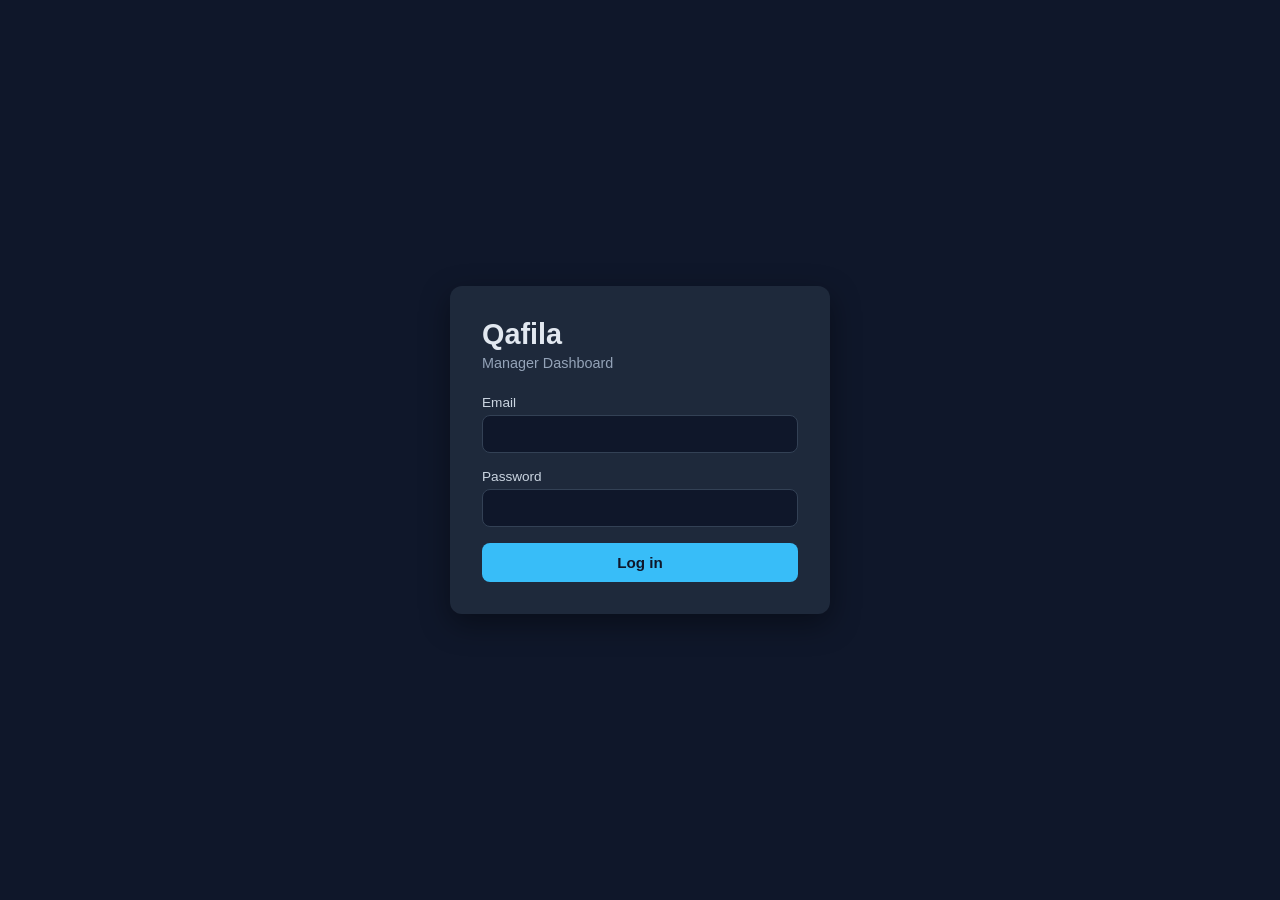
==== login.html @ 652bb45c "Qafila frontend initial" ====
<!DOCTYPE html>
<html lang="en">
<head>
  <meta charset="UTF-8" />
  <meta name="viewport" content="width=device-width, initial-scale=1.0" />
  <title>Qafila — Manager Login</title>
  <link rel="stylesheet" href="css/style.css" />
</head>
<body class="login-body">
  <div class="login-card">
    <h1>Qafila</h1>
    <p class="subtitle">Manager Dashboard</p>

    <form id="login-form">
      <label for="email">Email</label>
      <input type="email" id="email" name="email" required autocomplete="username" />

      <label for="password">Password</label>
      <input type="password" id="password" name="password" required autocomplete="current-password" />

      <button type="submit" id="login-btn">Log in</button>

      <p id="login-error" class="error" hidden></p>
    </form>
  </div>

  <script src="js/api.js"></script>
  <script src="js/auth.js"></script>
</body>
</html>
---- css/style.css ----
* { box-sizing: border-box; }

body {
  font-family: -apple-system, BlinkMacSystemFont, "Segoe UI", Roboto, sans-serif;
  margin: 0;
  background: #0f172a;
  color: #e2e8f0;
}

.login-body {
  display: flex;
  align-items: center;
  justify-content: center;
  min-height: 100vh;
}

.login-card {
  background: #1e293b;
  padding: 2rem;
  border-radius: 12px;
  width: 100%;
  max-width: 380px;
  box-shadow: 0 10px 30px rgba(0,0,0,0.4);
}

.login-card h1 {
  margin: 0 0 0.25rem 0;
  font-size: 1.8rem;
}

.subtitle {
  margin: 0 0 1.5rem 0;
  color: #94a3b8;
  font-size: 0.9rem;
}

label {
  display: block;
  margin-bottom: 0.3rem;
  font-size: 0.85rem;
  color: #cbd5e1;
}

input {
  width: 100%;
  padding: 0.6rem 0.75rem;
  margin-bottom: 1rem;
  border-radius: 8px;
  border: 1px solid #334155;
  background: #0f172a;
  color: #e2e8f0;
  font-size: 0.95rem;
}

input:focus {
  outline: none;
  border-color: #38bdf8;
}

button {
  width: 100%;
  padding: 0.7rem;
  border: none;
  border-radius: 8px;
  background: #38bdf8;
  color: #0f172a;
  font-weight: 600;
  font-size: 0.95rem;
  cursor: pointer;
}

button:disabled {
  opacity: 0.6;
  cursor: not-allowed;
}

.error {
  color: #f87171;
  font-size: 0.85rem;
  margin-top: 0.75rem;
}

/* =========================================================
   Dashboard layout
   ========================================================= */

.app-body {
  min-height: 100vh;
  background: #0f172a;
  color: #e2e8f0;
  display: flex;
  flex-direction: column;
}

.topbar {
  display: flex;
  align-items: center;
  justify-content: space-between;
  padding: 0.75rem 1.25rem;
  background: #111827;
  border-bottom: 1px solid #1f2937;
}

.topbar-left { display: flex; align-items: baseline; gap: 0.75rem; }

.brand {
  font-size: 1.15rem;
  font-weight: 700;
  letter-spacing: 0.5px;
  color: #e2e8f0;
}

.brand-sub {
  font-size: 0.8rem;
  color: #94a3b8;
}

.topbar-right { display: flex; align-items: center; gap: 0.75rem; }

.manager-name {
  font-size: 0.85rem;
  color: #cbd5e1;
}

.btn-secondary {
  background: transparent;
  color: #cbd5e1;
  border: 1px solid #334155;
  padding: 0.35rem 0.75rem;
  border-radius: 6px;
  font-size: 0.8rem;
  cursor: pointer;
  width: auto;
}

.btn-secondary:hover { border-color: #475569; color: #e2e8f0; }

/* =========================================================
   Status strip
   ========================================================= */

.status-strip {
  display: grid;
  grid-template-columns: repeat(4, 1fr);
  gap: 1px;
  background: #1f2937;
  border-bottom: 1px solid #1f2937;
}

.status-item {
  background: #0f172a;
  padding: 0.75rem 1rem;
  display: flex;
  flex-direction: column;
  gap: 0.2rem;
}

.status-label {
  font-size: 0.7rem;
  text-transform: uppercase;
  letter-spacing: 0.6px;
  color: #94a3b8;
}

.status-value {
  font-size: 1.1rem;
  font-weight: 600;
  color: #e2e8f0;
}

.status-value.ok { color: #4ade80; }
.status-value.warn { color: #fbbf24; }
.status-value.crit { color: #f87171; }

/* =========================================================
   Main layout
   ========================================================= */

.layout {
  display: grid;
  grid-template-columns: 2fr 1fr;
  gap: 1rem;
  padding: 1rem 1.25rem;
  flex: 1;
}

@media (max-width: 1000px) {
  .layout { grid-template-columns: 1fr; }
  .status-strip { grid-template-columns: repeat(2, 1fr); }
}

.section-title {
  font-size: 0.8rem;
  text-transform: uppercase;
  letter-spacing: 0.6px;
  color: #94a3b8;
  margin: 0 0 0.6rem 0;
  font-weight: 600;
}

/* =========================================================
   Vehicle grid
   ========================================================= */

.vehicle-grid {
  display: grid;
  grid-template-columns: repeat(auto-fill, minmax(340px, 1fr));
  gap: 0.75rem;
}

.vehicle-card {
  background: #1e293b;
  border: 1px solid #334155;
  border-radius: 10px;
  padding: 0.85rem;
}

.vehicle-card-head {
  display: flex;
  align-items: center;
  justify-content: space-between;
  margin-bottom: 0.5rem;
}

.vehicle-plate {
  font-weight: 700;
  font-size: 0.95rem;
}

.vehicle-driver {
  font-size: 0.78rem;
  color: #94a3b8;
}

.vehicle-status {
  font-size: 0.72rem;
  padding: 0.15rem 0.5rem;
  border-radius: 4px;
  border: 1px solid #334155;
  color: #cbd5e1;
}

.vehicle-status.normal { color: #4ade80; border-color: #14532d; }
.vehicle-status.warning { color: #fbbf24; border-color: #78350f; }
.vehicle-status.critical { color: #f87171; border-color: #7f1d1d; }

.reading-grid {
  display: grid;
  grid-template-columns: repeat(4, 1fr);
  gap: 0.4rem;
  margin-bottom: 0.6rem;
}

.reading {
  background: #0f172a;
  border: 1px solid #1f2937;
  border-radius: 6px;
  padding: 0.4rem 0.5rem;
}

.reading-label {
  font-size: 0.62rem;
  text-transform: uppercase;
  letter-spacing: 0.5px;
  color: #94a3b8;
}

.reading-value {
  font-size: 0.95rem;
  font-weight: 600;
  margin-top: 0.15rem;
}

.reading-value.crit { color: #f87171; }
.reading-value.warn { color: #fbbf24; }

.flags {
  margin-top: 0.4rem;
  font-size: 0.75rem;
  color: #cbd5e1;
}

.flags-title {
  color: #94a3b8;
  font-size: 0.7rem;
  text-transform: uppercase;
  letter-spacing: 0.5px;
  margin-bottom: 0.2rem;
}

.flag-line {
  padding: 0.15rem 0;
  border-bottom: 1px dashed #1f2937;
}

.flag-line.crit { color: #f87171; }
.flag-line.warn { color: #fbbf24; }

.card-actions {
  display: flex;
  gap: 0.4rem;
  margin-top: 0.6rem;
}

.card-actions button {
  flex: 1;
  padding: 0.35rem;
  border: 1px solid #334155;
  background: #0f172a;
  color: #cbd5e1;
  border-radius: 6px;
  font-size: 0.75rem;
  cursor: pointer;
  width: auto;
}

.card-actions button:hover { border-color: #475569; color: #e2e8f0; }

/* =========================================================
   Side panels
   ========================================================= */

.col-side {
  display: flex;
  flex-direction: column;
  gap: 1rem;
}

.panel {
  background: #1e293b;
  border: 1px solid #334155;
  border-radius: 10px;
  padding: 0.85rem;
}

.alerts-list,
.predictions-list {
  display: flex;
  flex-direction: column;
  gap: 0.4rem;
  max-height: 320px;
  overflow-y: auto;
}

.alert-item,
.prediction-item {
  background: #0f172a;
  border: 1px solid #1f2937;
  border-radius: 6px;
  padding: 0.5rem 0.6rem;
  font-size: 0.78rem;
}

.alert-item .alert-head,
.prediction-item .prediction-head {
  display: flex;
  justify-content: space-between;
  margin-bottom: 0.15rem;
}

.alert-item.red { border-color: #7f1d1d; }
.alert-item.yellow { border-color: #78350f; }
.alert-item .level { font-weight: 600; }
.alert-item.red .level { color: #f87171; }
.alert-item.yellow .level { color: #fbbf24; }

.alert-time,
.prediction-time {
  color: #64748b;
  font-size: 0.7rem;
}

.alert-msg,
.prediction-msg {
  color: #cbd5e1;
}

.empty {
  color: #64748b;
  font-size: 0.8rem;
  font-style: normal;
  margin: 0;
}

/* =========================================================
   Emergency popup (styled as a professional modal)
   ========================================================= */

.popup-root {
  position: fixed;
  inset: 0;
  pointer-events: none;
  z-index: 1000;
}

.popup {
  pointer-events: auto;
  position: fixed;
  background: #1e293b;
  border: 1px solid #334155;
  border-radius: 10px;
  padding: 1rem;
  width: 360px;
  box-shadow: 0 20px 40px rgba(0,0,0,0.5);
}

.popup.red { border-color: #7f1d1d; }
.popup.yellow { border-color: #78350f; }

.popup.corner { bottom: 1rem; right: 1rem; }

.popup.center {
  top: 50%;
  left: 50%;
  transform: translate(-50%, -50%);
  width: 460px;
}

.popup-head {
  display: flex;
  justify-content: space-between;
  align-items: center;
  margin-bottom: 0.5rem;
}

.popup-title { font-weight: 700; font-size: 0.95rem; }
.popup.red .popup-title { color: #f87171; }
.popup.yellow .popup-title { color: #fbbf24; }

.popup-close {
  background: transparent;
  border: none;
  color: #94a3b8;
  cursor: pointer;
  font-size: 0.9rem;
  width: auto;
  padding: 0;
}

.popup-body { font-size: 0.82rem; color: #cbd5e1; line-height: 1.5; }
.popup-body .kv { display: flex; justify-content: space-between; padding: 0.15rem 0; border-bottom: 1px dashed #1f2937; }
.popup-body .kv .k { color: #94a3b8; }
.popup-body .kv .v { color: #e2e8f0; font-weight: 500; }

.popup-actions {
  display: flex;
  gap: 0.4rem;
  margin-top: 0.75rem;
}

.popup-actions button {
  flex: 1;
  padding: 0.45rem;
  border-radius: 6px;
  border: 1px solid #334155;
  background: #0f172a;
  color: #e2e8f0;
  font-size: 0.78rem;
  cursor: pointer;
  width: auto;
}

.popup-actions button.primary {
  background: #38bdf8;
  color: #0f172a;
  border-color: #38bdf8;
  font-weight: 600;
}

.popup-actions button:hover { border-color: #475569; }

/* Shift page key-value rows */
#shift-meta .kv {
  display: flex;
  justify-content: space-between;
  padding: 0.35rem 0;
  border-bottom: 1px dashed #1f2937;
  font-size: 0.88rem;
}

#shift-meta .kv .k { color: #94a3b8; }
#shift-meta .kv .v { color: #e2e8f0; font-weight: 500; }
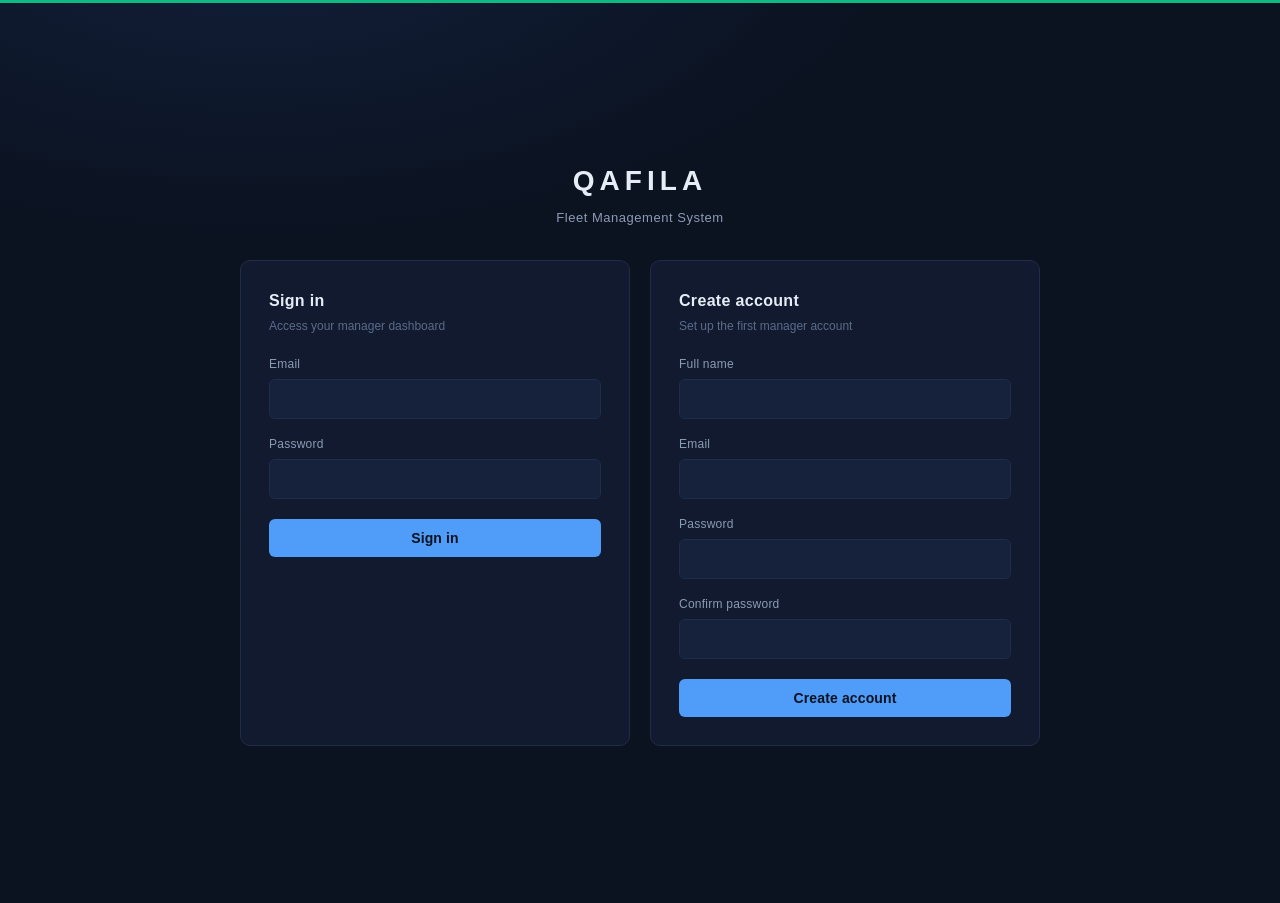
==== commit a3081fca: "Full redesign: professional dark theme, combined login/register" ====
--- a/login.html
+++ b/login.html
@@ -3,25 +3,67 @@
 <head>
   <meta charset="UTF-8" />
   <meta name="viewport" content="width=device-width, initial-scale=1.0" />
-  <title>Qafila — Manager Login</title>
+  <title>Qafila — Sign in</title>
   <link rel="stylesheet" href="css/style.css" />
 </head>
-<body class="login-body">
-  <div class="login-card">
-    <h1>Qafila</h1>
-    <p class="subtitle">Manager Dashboard</p>
+<body>
+  <div class="top-strip ok"></div>
 
-    <form id="login-form">
-      <label for="email">Email</label>
-      <input type="email" id="email" name="email" required autocomplete="username" />
+  <div class="auth-wrap">
+    <div style="width:100%; max-width:800px;">
+      <div class="auth-brand">
+        <h1>Qafila</h1>
+        <p>Fleet Management System</p>
+      </div>
 
-      <label for="password">Password</label>
-      <input type="password" id="password" name="password" required autocomplete="current-password" />
+      <!-- Sign in + Register side by side (register hides after first manager) -->
+      <div class="auth-grid" id="auth-grid">
 
-      <button type="submit" id="login-btn">Log in</button>
+        <!-- SIGN IN -->
+        <div class="auth-card">
+          <h2>Sign in</h2>
+          <p class="auth-sub">Access your manager dashboard</p>
 
-      <p id="login-error" class="error" hidden></p>
-    </form>
+          <form id="login-form" autocomplete="on">
+            <label for="login-email">Email</label>
+            <input type="email" id="login-email" required autocomplete="username" />
+
+            <label for="login-password">Password</label>
+            <input type="password" id="login-password" required autocomplete="current-password" />
+
+            <button type="submit" id="login-btn">Sign in</button>
+
+            <p id="login-error" class="auth-error" hidden></p>
+          </form>
+        </div>
+
+        <!-- REGISTER (only shown if no manager exists) -->
+        <div class="auth-card" id="register-card">
+          <h2>Create account</h2>
+          <p class="auth-sub">Set up the first manager account</p>
+
+          <form id="register-form" autocomplete="on">
+            <label for="reg-name">Full name</label>
+            <input type="text" id="reg-name" required autocomplete="name" />
+
+            <label for="reg-email">Email</label>
+            <input type="email" id="reg-email" required autocomplete="email" />
+
+            <label for="reg-password">Password</label>
+            <input type="password" id="reg-password" required minlength="8" autocomplete="new-password" />
+
+            <label for="reg-password2">Confirm password</label>
+            <input type="password" id="reg-password2" required minlength="8" autocomplete="new-password" />
+
+            <button type="submit" id="register-btn">Create account</button>
+
+            <p id="register-error" class="auth-error" hidden></p>
+            <p id="register-success" class="auth-success" hidden></p>
+          </form>
+        </div>
+
+      </div>
+    </div>
   </div>
 
   <script src="js/api.js"></script>
--- a/css/style.css
+++ b/css/style.css
@@ -1,389 +1,702 @@
+/* =========================================================
+   QAFILA — Fleet Management System
+   Design System
+   ========================================================= */
+
+:root {
+  /* Backgrounds */
+  --bg: #0b1220;
+  --bg-grad: radial-gradient(1200px 600px at 20% -10%, #12203b 0%, #0b1220 55%);
+  --surface: #111a2e;
+  --surface-2: #16213c;
+  --surface-3: #1b2948;
+
+  /* Borders */
+  --border: #1f2c4a;
+  --border-strong: #2b3a63;
+
+  /* Text */
+  --text: #e6edf7;
+  --text-2: #8b9bb4;
+  --text-3: #5b6b8a;
+
+  /* Accent */
+  --accent: #4f9cf9;
+  --accent-hover: #6aa9ff;
+  --accent-soft: rgba(79, 156, 249, 0.12);
+
+  /* Severity */
+  --ok: #10b981;
+  --ok-soft: rgba(16, 185, 129, 0.12);
+  --warn: #f59e0b;
+  --warn-soft: rgba(245, 158, 11, 0.12);
+  --crit: #ef4444;
+  --crit-soft: rgba(239, 68, 68, 0.12);
+
+  /* Shape */
+  --radius: 10px;
+  --radius-sm: 6px;
+  --radius-xs: 4px;
+
+  /* Layout */
+  --pad: 20px;
+  --gap: 16px;
+}
+
+/* =========================================================
+   Reset
+   ========================================================= */
+
 * { box-sizing: border-box; }
 
+html, body {
+  margin: 0;
+  padding: 0;
+  min-height: 100vh;
+}
+
 body {
-  font-family: -apple-system, BlinkMacSystemFont, "Segoe UI", Roboto, sans-serif;
+  font-family: -apple-system, BlinkMacSystemFont, "Inter", "Segoe UI", Roboto, Helvetica, Arial, sans-serif;
+  font-size: 14px;
+  line-height: 1.5;
+  color: var(--text);
+  background: var(--bg);
+  background-image: var(--bg-grad);
+  background-attachment: fixed;
+  -webkit-font-smoothing: antialiased;
+  -moz-osx-font-smoothing: grayscale;
+}
+
+a {
+  color: var(--accent);
+  text-decoration: none;
+}
+a:hover { color: var(--accent-hover); }
+
+h1, h2, h3, h4 {
   margin: 0;
-  background: #0f172a;
-  color: #e2e8f0;
-}
-
-.login-body {
+  font-weight: 600;
+  letter-spacing: -0.01em;
+}
+
+p { margin: 0; }
+
+button {
+  font-family: inherit;
+  font-size: inherit;
+  cursor: pointer;
+}
+
+input, select, textarea {
+  font-family: inherit;
+  font-size: inherit;
+}
+
+/* =========================================================
+   Top status strip (3px bar across the top of every page)
+   ========================================================= */
+
+.top-strip {
+  height: 3px;
+  width: 100%;
+  background: var(--accent);
+  transition: background 0.3s ease;
+}
+
+.top-strip.ok { background: var(--ok); }
+.top-strip.warn { background: var(--warn); }
+.top-strip.crit { background: var(--crit); }
+
+/* =========================================================
+   Login / Register page
+   ========================================================= */
+
+.auth-wrap {
+  min-height: 100vh;
   display: flex;
   align-items: center;
   justify-content: center;
-  min-height: 100vh;
-}
-
-.login-card {
-  background: #1e293b;
-  padding: 2rem;
-  border-radius: 12px;
+  padding: 40px 20px;
+}
+
+.auth-brand {
+  text-align: center;
+  margin-bottom: 32px;
+}
+
+.auth-brand h1 {
+  font-size: 28px;
+  letter-spacing: 0.18em;
+  text-transform: uppercase;
+  color: var(--text);
+  font-weight: 700;
+}
+
+.auth-brand p {
+  margin-top: 6px;
+  color: var(--text-2);
+  font-size: 13px;
+  letter-spacing: 0.04em;
+}
+
+.auth-grid {
+  display: grid;
+  grid-template-columns: 1fr 1fr;
+  gap: 20px;
   width: 100%;
-  max-width: 380px;
-  box-shadow: 0 10px 30px rgba(0,0,0,0.4);
-}
-
-.login-card h1 {
-  margin: 0 0 0.25rem 0;
-  font-size: 1.8rem;
-}
-
-.subtitle {
-  margin: 0 0 1.5rem 0;
-  color: #94a3b8;
-  font-size: 0.9rem;
-}
-
-label {
+  max-width: 800px;
+}
+
+.auth-grid.single {
+  grid-template-columns: 1fr;
+  max-width: 400px;
+}
+
+@media (max-width: 720px) {
+  .auth-grid { grid-template-columns: 1fr; }
+}
+
+.auth-card {
+  background: var(--surface);
+  border: 1px solid var(--border);
+  border-radius: var(--radius);
+  padding: 28px;
+}
+
+.auth-card h2 {
+  font-size: 16px;
+  letter-spacing: 0.02em;
+  color: var(--text);
+  margin-bottom: 4px;
+}
+
+.auth-card .auth-sub {
+  font-size: 12px;
+  color: var(--text-3);
+  margin-bottom: 20px;
+}
+
+.auth-card label {
   display: block;
-  margin-bottom: 0.3rem;
-  font-size: 0.85rem;
-  color: #cbd5e1;
-}
-
-input {
+  font-size: 12px;
+  font-weight: 500;
+  letter-spacing: 0.02em;
+  color: var(--text-2);
+  margin-bottom: 6px;
+}
+
+.auth-card input {
   width: 100%;
-  padding: 0.6rem 0.75rem;
-  margin-bottom: 1rem;
-  border-radius: 8px;
-  border: 1px solid #334155;
-  background: #0f172a;
-  color: #e2e8f0;
-  font-size: 0.95rem;
-}
-
-input:focus {
+  padding: 11px 12px;
+  background: var(--surface-2);
+  border: 1px solid var(--border);
+  border-radius: var(--radius-sm);
+  color: var(--text);
   outline: none;
-  border-color: #38bdf8;
-}
-
-button {
+  transition: border-color 0.15s ease, background 0.15s ease;
+  margin-bottom: 16px;
+}
+
+.auth-card input:hover { border-color: var(--border-strong); }
+
+.auth-card input:focus {
+  border-color: var(--accent);
+  background: var(--surface-3);
+}
+
+.auth-card button[type="submit"] {
   width: 100%;
-  padding: 0.7rem;
+  padding: 11px 16px;
+  background: var(--accent);
+  color: #0b1220;
   border: none;
-  border-radius: 8px;
-  background: #38bdf8;
-  color: #0f172a;
+  border-radius: var(--radius-sm);
   font-weight: 600;
-  font-size: 0.95rem;
-  cursor: pointer;
-}
-
-button:disabled {
-  opacity: 0.6;
+  letter-spacing: 0.01em;
+  transition: background 0.15s ease;
+  margin-top: 4px;
+}
+
+.auth-card button[type="submit"]:hover { background: var(--accent-hover); }
+
+.auth-card button[type="submit"]:disabled {
+  opacity: 0.55;
   cursor: not-allowed;
 }
 
-.error {
-  color: #f87171;
-  font-size: 0.85rem;
-  margin-top: 0.75rem;
-}
-
-/* =========================================================
-   Dashboard layout
-   ========================================================= */
-
-.app-body {
-  min-height: 100vh;
-  background: #0f172a;
-  color: #e2e8f0;
-  display: flex;
-  flex-direction: column;
-}
-
-.topbar {
+.auth-error {
+  margin-top: 16px;
+  padding: 10px 12px;
+  background: var(--crit-soft);
+  border: 1px solid rgba(239, 68, 68, 0.35);
+  border-radius: var(--radius-sm);
+  color: #fca5a5;
+  font-size: 12.5px;
+}
+
+.auth-success {
+  margin-top: 16px;
+  padding: 10px 12px;
+  background: var(--ok-soft);
+  border: 1px solid rgba(16, 185, 129, 0.35);
+  border-radius: var(--radius-sm);
+  color: #6ee7b7;
+  font-size: 12.5px;
+}
+
+.auth-note {
+  margin-top: 16px;
+  padding: 12px;
+  background: var(--surface-2);
+  border: 1px solid var(--border);
+  border-radius: var(--radius-sm);
+  color: var(--text-2);
+  font-size: 12.5px;
+  text-align: center;
+  line-height: 1.6;
+}
+
+/* =========================================================
+   App shell (dashboard, shift page)
+   ========================================================= */
+
+.app-topbar {
   display: flex;
   align-items: center;
   justify-content: space-between;
-  padding: 0.75rem 1.25rem;
-  background: #111827;
-  border-bottom: 1px solid #1f2937;
-}
-
-.topbar-left { display: flex; align-items: baseline; gap: 0.75rem; }
-
-.brand {
-  font-size: 1.15rem;
+  padding: 14px 24px;
+  background: rgba(11, 18, 32, 0.75);
+  backdrop-filter: blur(10px);
+  border-bottom: 1px solid var(--border);
+  position: sticky;
+  top: 0;
+  z-index: 20;
+}
+
+.app-topbar-left {
+  display: flex;
+  align-items: baseline;
+  gap: 14px;
+}
+
+.app-brand {
+  font-size: 15px;
   font-weight: 700;
-  letter-spacing: 0.5px;
-  color: #e2e8f0;
-}
-
-.brand-sub {
-  font-size: 0.8rem;
-  color: #94a3b8;
-}
-
-.topbar-right { display: flex; align-items: center; gap: 0.75rem; }
-
-.manager-name {
-  font-size: 0.85rem;
-  color: #cbd5e1;
-}
-
-.btn-secondary {
+  letter-spacing: 0.18em;
+  text-transform: uppercase;
+  color: var(--text);
+}
+
+.app-page-title {
+  font-size: 13px;
+  color: var(--text-3);
+  letter-spacing: 0.02em;
+}
+
+.app-topbar-right {
+  display: flex;
+  align-items: center;
+  gap: 14px;
+}
+
+.app-manager {
+  font-size: 13px;
+  color: var(--text-2);
+}
+
+.btn {
+  padding: 8px 14px;
   background: transparent;
-  color: #cbd5e1;
-  border: 1px solid #334155;
-  padding: 0.35rem 0.75rem;
-  border-radius: 6px;
-  font-size: 0.8rem;
-  cursor: pointer;
-  width: auto;
-}
-
-.btn-secondary:hover { border-color: #475569; color: #e2e8f0; }
-
-/* =========================================================
-   Status strip
+  border: 1px solid var(--border-strong);
+  color: var(--text);
+  border-radius: var(--radius-sm);
+  font-size: 13px;
+  font-weight: 500;
+  transition: border-color 0.15s ease, background 0.15s ease, color 0.15s ease;
+}
+
+.btn:hover {
+  border-color: var(--accent);
+  color: var(--accent);
+}
+
+.btn-primary {
+  background: var(--accent);
+  border-color: var(--accent);
+  color: #0b1220;
+  font-weight: 600;
+}
+
+.btn-primary:hover {
+  background: var(--accent-hover);
+  border-color: var(--accent-hover);
+  color: #0b1220;
+}
+
+.btn-danger {
+  border-color: rgba(239, 68, 68, 0.5);
+  color: #fca5a5;
+}
+
+.btn-danger:hover {
+  border-color: var(--crit);
+  color: var(--crit);
+}
+
+/* =========================================================
+   Status strip (dashboard)
    ========================================================= */
 
 .status-strip {
   display: grid;
   grid-template-columns: repeat(4, 1fr);
   gap: 1px;
-  background: #1f2937;
-  border-bottom: 1px solid #1f2937;
-}
-
-.status-item {
-  background: #0f172a;
-  padding: 0.75rem 1rem;
-  display: flex;
-  flex-direction: column;
-  gap: 0.2rem;
-}
-
-.status-label {
-  font-size: 0.7rem;
+  background: var(--border);
+  border-bottom: 1px solid var(--border);
+}
+
+.status-cell {
+  background: var(--bg);
+  padding: 16px 24px;
+}
+
+.status-cell .k {
+  font-size: 10.5px;
   text-transform: uppercase;
-  letter-spacing: 0.6px;
-  color: #94a3b8;
-}
-
-.status-value {
-  font-size: 1.1rem;
+  letter-spacing: 0.14em;
+  color: var(--text-3);
+  margin-bottom: 6px;
+}
+
+.status-cell .v {
+  font-size: 22px;
   font-weight: 600;
-  color: #e2e8f0;
-}
-
-.status-value.ok { color: #4ade80; }
-.status-value.warn { color: #fbbf24; }
-.status-value.crit { color: #f87171; }
-
-/* =========================================================
-   Main layout
-   ========================================================= */
-
-.layout {
+  color: var(--text);
+  letter-spacing: -0.02em;
+}
+
+.status-cell .v.ok { color: var(--ok); }
+.status-cell .v.warn { color: var(--warn); }
+.status-cell .v.crit { color: var(--crit); }
+
+@media (max-width: 900px) {
+  .status-strip { grid-template-columns: repeat(2, 1fr); }
+}
+
+/* =========================================================
+   Layout
+   ========================================================= */
+
+.app-layout {
   display: grid;
   grid-template-columns: 2fr 1fr;
-  gap: 1rem;
-  padding: 1rem 1.25rem;
-  flex: 1;
-}
-
-@media (max-width: 1000px) {
-  .layout { grid-template-columns: 1fr; }
-  .status-strip { grid-template-columns: repeat(2, 1fr); }
-}
-
-.section-title {
-  font-size: 0.8rem;
+  gap: var(--gap);
+  padding: var(--pad);
+  align-items: start;
+}
+
+@media (max-width: 1100px) {
+  .app-layout { grid-template-columns: 1fr; }
+}
+
+.panel {
+  background: var(--surface);
+  border: 1px solid var(--border);
+  border-radius: var(--radius);
+  padding: 20px;
+}
+
+.panel-head {
+  display: flex;
+  align-items: center;
+  justify-content: space-between;
+  margin-bottom: 16px;
+}
+
+.panel-title {
+  font-size: 11px;
   text-transform: uppercase;
-  letter-spacing: 0.6px;
-  color: #94a3b8;
-  margin: 0 0 0.6rem 0;
+  letter-spacing: 0.16em;
+  color: var(--text-3);
   font-weight: 600;
 }
 
-/* =========================================================
-   Vehicle grid
+.panel-count {
+  font-size: 12px;
+  color: var(--text-3);
+}
+
+.empty {
+  color: var(--text-3);
+  font-size: 13px;
+  padding: 20px 0;
+  text-align: center;
+}
+
+/* =========================================================
+   Vehicle cards
    ========================================================= */
 
 .vehicle-grid {
   display: grid;
-  grid-template-columns: repeat(auto-fill, minmax(340px, 1fr));
-  gap: 0.75rem;
+  grid-template-columns: repeat(auto-fill, minmax(360px, 1fr));
+  gap: 12px;
 }
 
 .vehicle-card {
-  background: #1e293b;
-  border: 1px solid #334155;
-  border-radius: 10px;
-  padding: 0.85rem;
-}
-
-.vehicle-card-head {
-  display: flex;
-  align-items: center;
+  position: relative;
+  background: var(--surface);
+  border: 1px solid var(--border);
+  border-radius: var(--radius);
+  padding: 18px 18px 18px 22px;
+  overflow: hidden;
+}
+
+.vehicle-card::before {
+  content: '';
+  position: absolute;
+  left: 0;
+  top: 0;
+  bottom: 0;
+  width: 4px;
+  background: var(--accent);
+}
+
+.vehicle-card.ok::before { background: var(--ok); }
+.vehicle-card.warn::before { background: var(--warn); }
+.vehicle-card.crit::before { background: var(--crit); }
+
+.vehicle-head {
+  display: flex;
+  align-items: flex-start;
   justify-content: space-between;
-  margin-bottom: 0.5rem;
+  margin-bottom: 14px;
 }
 
 .vehicle-plate {
+  font-size: 17px;
   font-weight: 700;
-  font-size: 0.95rem;
+  letter-spacing: 0.02em;
+  color: var(--text);
+  margin-bottom: 3px;
 }
 
 .vehicle-driver {
-  font-size: 0.78rem;
-  color: #94a3b8;
-}
-
-.vehicle-status {
-  font-size: 0.72rem;
-  padding: 0.15rem 0.5rem;
-  border-radius: 4px;
-  border: 1px solid #334155;
-  color: #cbd5e1;
-}
-
-.vehicle-status.normal { color: #4ade80; border-color: #14532d; }
-.vehicle-status.warning { color: #fbbf24; border-color: #78350f; }
-.vehicle-status.critical { color: #f87171; border-color: #7f1d1d; }
+  font-size: 12.5px;
+  color: var(--text-2);
+}
+
+.badge {
+  font-size: 10.5px;
+  text-transform: uppercase;
+  letter-spacing: 0.12em;
+  font-weight: 600;
+  padding: 4px 9px;
+  border-radius: 999px;
+  border: 1px solid transparent;
+  white-space: nowrap;
+}
+
+.badge.ok { color: var(--ok); background: var(--ok-soft); border-color: rgba(16, 185, 129, 0.35); }
+.badge.warn { color: var(--warn); background: var(--warn-soft); border-color: rgba(245, 158, 11, 0.35); }
+.badge.crit { color: var(--crit); background: var(--crit-soft); border-color: rgba(239, 68, 68, 0.35); }
 
 .reading-grid {
   display: grid;
   grid-template-columns: repeat(4, 1fr);
-  gap: 0.4rem;
-  margin-bottom: 0.6rem;
+  gap: 8px;
+  margin-bottom: 14px;
 }
 
 .reading {
-  background: #0f172a;
-  border: 1px solid #1f2937;
-  border-radius: 6px;
-  padding: 0.4rem 0.5rem;
-}
-
-.reading-label {
-  font-size: 0.62rem;
+  background: var(--surface-2);
+  border: 1px solid var(--border);
+  border-radius: var(--radius-sm);
+  padding: 9px 10px;
+}
+
+.reading .rl {
+  font-size: 9.5px;
   text-transform: uppercase;
-  letter-spacing: 0.5px;
-  color: #94a3b8;
-}
-
-.reading-value {
-  font-size: 0.95rem;
+  letter-spacing: 0.12em;
+  color: var(--text-3);
+  margin-bottom: 3px;
+}
+
+.reading .rv {
+  font-size: 14.5px;
   font-weight: 600;
-  margin-top: 0.15rem;
-}
-
-.reading-value.crit { color: #f87171; }
-.reading-value.warn { color: #fbbf24; }
-
-.flags {
-  margin-top: 0.4rem;
-  font-size: 0.75rem;
-  color: #cbd5e1;
-}
-
-.flags-title {
-  color: #94a3b8;
-  font-size: 0.7rem;
+  color: var(--text);
+  letter-spacing: -0.01em;
+}
+
+.reading .rv.ok { color: var(--ok); }
+.reading .rv.warn { color: var(--warn); }
+.reading .rv.crit { color: var(--crit); }
+
+.flags-block {
+  border-top: 1px solid var(--border);
+  padding-top: 12px;
+  margin-top: 4px;
+}
+
+.flags-label {
+  font-size: 10px;
   text-transform: uppercase;
-  letter-spacing: 0.5px;
-  margin-bottom: 0.2rem;
-}
-
-.flag-line {
-  padding: 0.15rem 0;
-  border-bottom: 1px dashed #1f2937;
-}
-
-.flag-line.crit { color: #f87171; }
-.flag-line.warn { color: #fbbf24; }
+  letter-spacing: 0.14em;
+  color: var(--text-3);
+  margin-bottom: 8px;
+}
+
+.flag {
+  display: flex;
+  align-items: flex-start;
+  gap: 8px;
+  padding: 6px 0;
+  font-size: 12.5px;
+  color: var(--text-2);
+  line-height: 1.4;
+}
+
+.flag .dot {
+  display: inline-block;
+  width: 6px;
+  height: 6px;
+  border-radius: 50%;
+  background: var(--text-3);
+  flex-shrink: 0;
+  margin-top: 6px;
+}
+
+.flag.ok .dot { background: var(--ok); }
+.flag.warn .dot { background: var(--warn); }
+.flag.crit .dot { background: var(--crit); }
+
+.flag.warn { color: #fde68a; }
+.flag.crit { color: #fca5a5; }
+
+.card-foot {
+  display: flex;
+  align-items: center;
+  justify-content: space-between;
+  margin-top: 12px;
+  padding-top: 12px;
+  border-top: 1px solid var(--border);
+  font-size: 11.5px;
+  color: var(--text-3);
+}
 
 .card-actions {
   display: flex;
-  gap: 0.4rem;
-  margin-top: 0.6rem;
-}
-
-.card-actions button {
-  flex: 1;
-  padding: 0.35rem;
-  border: 1px solid #334155;
-  background: #0f172a;
-  color: #cbd5e1;
-  border-radius: 6px;
-  font-size: 0.75rem;
-  cursor: pointer;
-  width: auto;
-}
-
-.card-actions button:hover { border-color: #475569; color: #e2e8f0; }
-
-/* =========================================================
-   Side panels
-   ========================================================= */
-
-.col-side {
+  gap: 6px;
+}
+
+.card-actions .btn {
+  padding: 6px 10px;
+  font-size: 12px;
+}
+
+/* =========================================================
+   Alert list
+   ========================================================= */
+
+.alert-list, .prediction-list {
   display: flex;
   flex-direction: column;
-  gap: 1rem;
-}
-
-.panel {
-  background: #1e293b;
-  border: 1px solid #334155;
-  border-radius: 10px;
-  padding: 0.85rem;
-}
-
-.alerts-list,
-.predictions-list {
+  gap: 8px;
+  max-height: 420px;
+  overflow-y: auto;
+}
+
+.alert-item, .prediction-item {
+  background: var(--surface-2);
+  border: 1px solid var(--border);
+  border-left-width: 3px;
+  border-radius: var(--radius-sm);
+  padding: 11px 13px;
+}
+
+.alert-item.warn { border-left-color: var(--warn); }
+.alert-item.crit { border-left-color: var(--crit); }
+
+.alert-head, .prediction-head {
+  display: flex;
+  align-items: baseline;
+  justify-content: space-between;
+  margin-bottom: 4px;
+}
+
+.alert-level {
+  font-size: 10.5px;
+  text-transform: uppercase;
+  letter-spacing: 0.12em;
+  font-weight: 600;
+}
+
+.alert-item.warn .alert-level { color: var(--warn); }
+.alert-item.crit .alert-level { color: var(--crit); }
+
+.alert-time, .prediction-time {
+  font-size: 11px;
+  color: var(--text-3);
+}
+
+.alert-msg, .prediction-msg {
+  font-size: 12.5px;
+  color: var(--text-2);
+  line-height: 1.45;
+}
+
+.prediction-head .alert-level { color: var(--accent); }
+
+/* =========================================================
+   Shift page
+   ========================================================= */
+
+.shift-wrap {
+  max-width: 1100px;
+  margin: 0 auto;
+  padding: var(--pad);
   display: flex;
   flex-direction: column;
-  gap: 0.4rem;
-  max-height: 320px;
-  overflow-y: auto;
-}
-
-.alert-item,
-.prediction-item {
-  background: #0f172a;
-  border: 1px solid #1f2937;
-  border-radius: 6px;
-  padding: 0.5rem 0.6rem;
-  font-size: 0.78rem;
-}
-
-.alert-item .alert-head,
-.prediction-item .prediction-head {
-  display: flex;
+  gap: var(--gap);
+}
+
+.kv-list {
+  display: flex;
+  flex-direction: column;
+}
+
+.kv-row {
+  display: flex;
+  align-items: baseline;
   justify-content: space-between;
-  margin-bottom: 0.15rem;
-}
-
-.alert-item.red { border-color: #7f1d1d; }
-.alert-item.yellow { border-color: #78350f; }
-.alert-item .level { font-weight: 600; }
-.alert-item.red .level { color: #f87171; }
-.alert-item.yellow .level { color: #fbbf24; }
-
-.alert-time,
-.prediction-time {
-  color: #64748b;
-  font-size: 0.7rem;
-}
-
-.alert-msg,
-.prediction-msg {
-  color: #cbd5e1;
-}
-
-.empty {
-  color: #64748b;
-  font-size: 0.8rem;
-  font-style: normal;
-  margin: 0;
-}
-
-/* =========================================================
-   Emergency popup (styled as a professional modal)
+  padding: 11px 0;
+  border-bottom: 1px solid var(--border);
+  font-size: 13px;
+}
+
+.kv-row:last-child { border-bottom: none; }
+
+.kv-row .k { color: var(--text-3); }
+.kv-row .v { color: var(--text); font-weight: 500; }
+
+.paragraph {
+  font-size: 14px;
+  line-height: 1.75;
+  color: var(--text-2);
+}
+
+.score-line {
+  margin-top: 16px;
+  font-size: 13px;
+  color: var(--text);
+}
+
+.score-line strong { color: var(--accent); font-size: 16px; }
+
+/* =========================================================
+   Popup
    ========================================================= */
 
 .popup-root {
@@ -393,90 +706,105 @@
   z-index: 1000;
 }
 
+.popup-dim {
+  position: fixed;
+  inset: 0;
+  background: rgba(0, 0, 0, 0.55);
+  pointer-events: auto;
+}
+
 .popup {
   pointer-events: auto;
   position: fixed;
-  background: #1e293b;
-  border: 1px solid #334155;
-  border-radius: 10px;
-  padding: 1rem;
-  width: 360px;
-  box-shadow: 0 20px 40px rgba(0,0,0,0.5);
-}
-
-.popup.red { border-color: #7f1d1d; }
-.popup.yellow { border-color: #78350f; }
-
-.popup.corner { bottom: 1rem; right: 1rem; }
+  background: var(--surface);
+  border: 1px solid var(--border-strong);
+  border-radius: var(--radius);
+  width: 420px;
+  max-width: calc(100vw - 40px);
+  overflow: hidden;
+}
+
+.popup.warn { border-top: 3px solid var(--warn); }
+.popup.crit { border-top: 3px solid var(--crit); }
+
+.popup.corner {
+  bottom: 24px;
+  right: 24px;
+}
 
 .popup.center {
   top: 50%;
   left: 50%;
   transform: translate(-50%, -50%);
-  width: 460px;
 }
 
 .popup-head {
   display: flex;
+  align-items: center;
   justify-content: space-between;
-  align-items: center;
-  margin-bottom: 0.5rem;
-}
-
-.popup-title { font-weight: 700; font-size: 0.95rem; }
-.popup.red .popup-title { color: #f87171; }
-.popup.yellow .popup-title { color: #fbbf24; }
+  padding: 16px 20px;
+  border-bottom: 1px solid var(--border);
+}
+
+.popup-title {
+  font-size: 13px;
+  text-transform: uppercase;
+  letter-spacing: 0.14em;
+  font-weight: 700;
+}
+
+.popup.warn .popup-title { color: var(--warn); }
+.popup.crit .popup-title { color: var(--crit); }
 
 .popup-close {
   background: transparent;
   border: none;
-  color: #94a3b8;
-  cursor: pointer;
-  font-size: 0.9rem;
-  width: auto;
-  padding: 0;
-}
-
-.popup-body { font-size: 0.82rem; color: #cbd5e1; line-height: 1.5; }
-.popup-body .kv { display: flex; justify-content: space-between; padding: 0.15rem 0; border-bottom: 1px dashed #1f2937; }
-.popup-body .kv .k { color: #94a3b8; }
-.popup-body .kv .v { color: #e2e8f0; font-weight: 500; }
+  color: var(--text-3);
+  font-size: 12px;
+  padding: 4px 8px;
+  border-radius: var(--radius-xs);
+  letter-spacing: 0.04em;
+}
+
+.popup-close:hover { color: var(--text); background: var(--surface-2); }
+
+.popup-body {
+  padding: 16px 20px;
+}
+
+.popup-body .kv-row { padding: 8px 0; font-size: 13px; }
+
+.popup-msg {
+  margin-top: 12px;
+  padding: 10px 12px;
+  background: var(--surface-2);
+  border: 1px solid var(--border);
+  border-radius: var(--radius-sm);
+  font-size: 12.5px;
+  color: var(--text-2);
+  line-height: 1.5;
+}
 
 .popup-actions {
   display: flex;
-  gap: 0.4rem;
-  margin-top: 0.75rem;
-}
-
-.popup-actions button {
+  gap: 8px;
+  padding: 14px 20px 18px;
+  border-top: 1px solid var(--border);
+}
+
+.popup-actions .btn {
   flex: 1;
-  padding: 0.45rem;
-  border-radius: 6px;
-  border: 1px solid #334155;
-  background: #0f172a;
-  color: #e2e8f0;
-  font-size: 0.78rem;
-  cursor: pointer;
-  width: auto;
-}
-
-.popup-actions button.primary {
-  background: #38bdf8;
-  color: #0f172a;
-  border-color: #38bdf8;
-  font-weight: 600;
-}
-
-.popup-actions button:hover { border-color: #475569; }
-
-/* Shift page key-value rows */
-#shift-meta .kv {
-  display: flex;
-  justify-content: space-between;
-  padding: 0.35rem 0;
-  border-bottom: 1px dashed #1f2937;
-  font-size: 0.88rem;
-}
-
-#shift-meta .kv .k { color: #94a3b8; }
-#shift-meta .kv .v { color: #e2e8f0; font-weight: 500; }+  text-align: center;
+}
+
+/* =========================================================
+   Scrollbar
+   ========================================================= */
+
+::-webkit-scrollbar { width: 8px; height: 8px; }
+::-webkit-scrollbar-track { background: transparent; }
+::-webkit-scrollbar-thumb {
+  background: var(--border-strong);
+  border-radius: 4px;
+}
+::-webkit-scrollbar-thumb:hover { background: #3a4d80; }
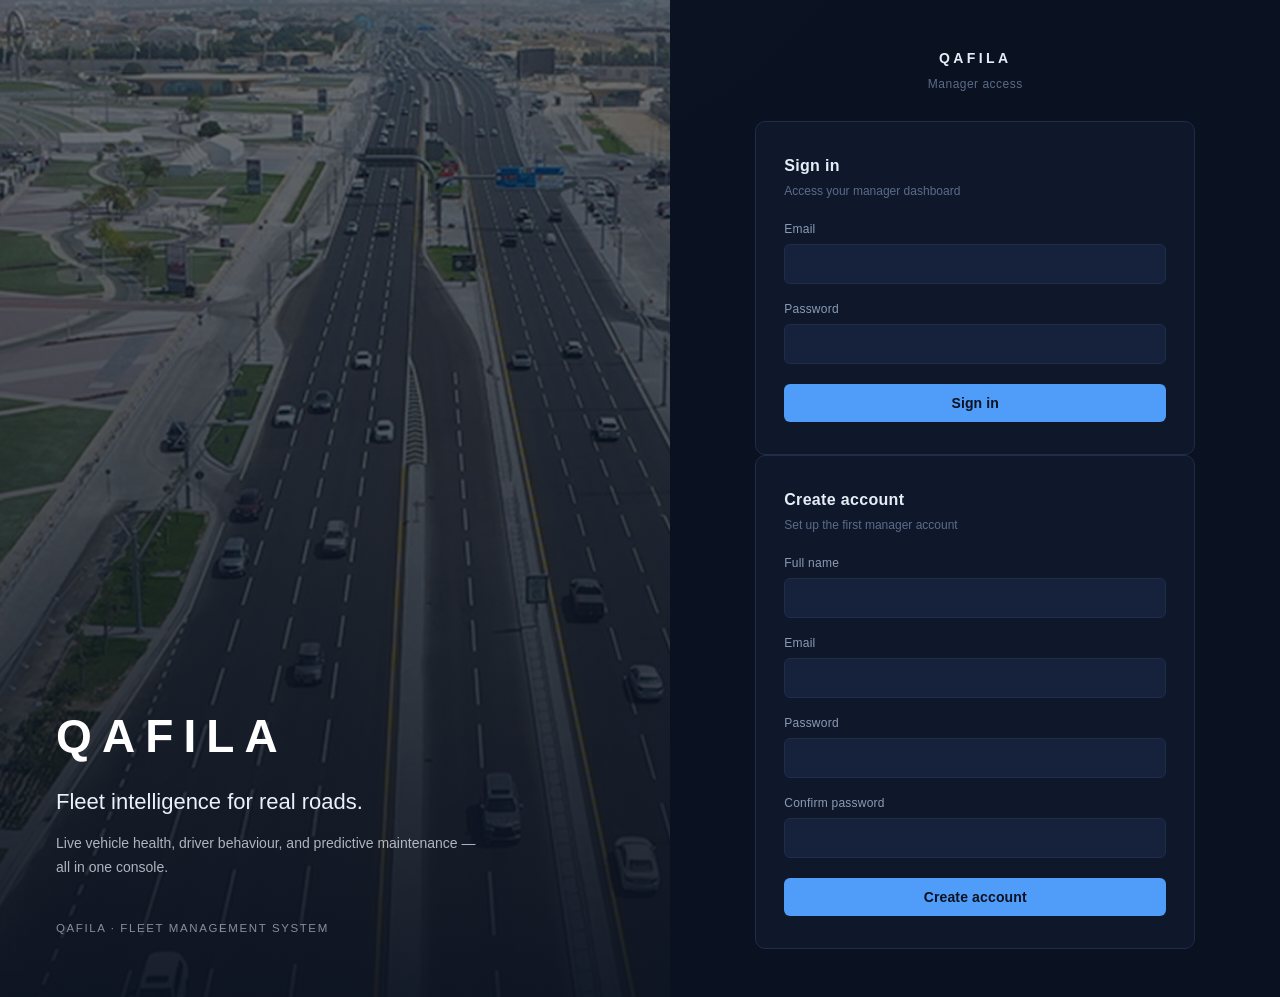
==== commit f6c0ab59: "Use Qatar aerial road as login hero image" ====
--- a/login.html
+++ b/login.html
@@ -3,23 +3,38 @@
 <head>
   <meta charset="UTF-8" />
   <meta name="viewport" content="width=device-width, initial-scale=1.0" />
-  <title>Qafila — Sign in</title>
+  <title>Qafila — Fleet Management</title>
   <link rel="stylesheet" href="css/style.css" />
 </head>
-<body>
-  <div class="top-strip ok"></div>
+<body class="auth-body">
 
-  <div class="auth-wrap">
-    <div style="width:100%; max-width:800px;">
-      <div class="auth-brand">
-        <h1>Qafila</h1>
-        <p>Fleet Management System</p>
+  <!-- LEFT: brand panel -->
+  <aside class="auth-hero">
+    <div class="auth-hero-overlay"></div>
+    <div class="auth-hero-content">
+      <div class="auth-hero-brand">QAFILA</div>
+      <div class="auth-hero-tag">Fleet intelligence for real roads.</div>
+      <div class="auth-hero-sub">
+        Live vehicle health, driver behaviour, and predictive maintenance — all in one console.
+      </div>
+    </div>
+    <div class="auth-hero-foot">
+      Qafila · Fleet Management System
+    </div>
+  </aside>
+
+  <!-- RIGHT: auth forms -->
+  <main class="auth-side">
+    <div class="auth-side-inner">
+
+      <div class="auth-header">
+        <div class="auth-header-brand">QAFILA</div>
+        <div class="auth-header-sub">Manager access</div>
       </div>
 
-      <!-- Sign in + Register side by side (register hides after first manager) -->
       <div class="auth-grid" id="auth-grid">
 
-        <!-- SIGN IN -->
+        <!-- Sign in -->
         <div class="auth-card">
           <h2>Sign in</h2>
           <p class="auth-sub">Access your manager dashboard</p>
@@ -37,7 +52,7 @@
           </form>
         </div>
 
-        <!-- REGISTER (only shown if no manager exists) -->
+        <!-- Register (only when no manager exists yet) -->
         <div class="auth-card" id="register-card">
           <h2>Create account</h2>
           <p class="auth-sub">Set up the first manager account</p>
@@ -63,8 +78,9 @@
         </div>
 
       </div>
+
     </div>
-  </div>
+  </main>
 
   <script src="js/api.js"></script>
   <script src="js/auth.js"></script>
--- a/css/style.css
+++ b/css/style.css
@@ -807,4 +807,144 @@
   background: var(--border-strong);
   border-radius: 4px;
 }
-::-webkit-scrollbar-thumb:hover { background: #3a4d80; }+::-webkit-scrollbar-thumb:hover { background: #3a4d80; }
+
+/* =========================================================
+   Auth page — split layout with hero
+   ========================================================= */
+
+.auth-body {
+  display: grid;
+  grid-template-columns: 1.1fr 1fr;
+  min-height: 100vh;
+  background: var(--bg);
+  background-image: var(--bg-grad);
+  background-attachment: fixed;
+}
+
+@media (max-width: 900px) {
+  .auth-body {
+    grid-template-columns: 1fr;
+  }
+}
+
+/* LEFT — hero */
+.auth-hero {
+  position: relative;
+  background-image: url('../assets/login.jpg');
+  background-size: cover;
+  background-position: center;
+  overflow: hidden;
+  display: flex;
+  flex-direction: column;
+  justify-content: flex-end;
+  padding: 60px 56px;
+}
+
+.auth-hero-overlay {
+  position: absolute;
+  inset: 0;
+  background: linear-gradient(
+    180deg,
+    rgba(11, 18, 32, 0.55) 0%,
+    rgba(11, 18, 32, 0.75) 55%,
+    rgba(11, 18, 32, 0.95) 100%
+  );
+}
+
+.auth-hero-content {
+  position: relative;
+  z-index: 1;
+  max-width: 480px;
+}
+
+.auth-hero-brand {
+  font-size: 46px;
+  font-weight: 800;
+  letter-spacing: 0.22em;
+  color: #ffffff;
+  margin-bottom: 16px;
+}
+
+.auth-hero-tag {
+  font-size: 22px;
+  font-weight: 500;
+  line-height: 1.4;
+  color: #eaf1fb;
+  margin-bottom: 14px;
+}
+
+.auth-hero-sub {
+  font-size: 14px;
+  line-height: 1.7;
+  color: rgba(234, 241, 251, 0.72);
+  max-width: 420px;
+}
+
+.auth-hero-foot {
+  position: relative;
+  z-index: 1;
+  margin-top: 40px;
+  font-size: 11.5px;
+  letter-spacing: 0.14em;
+  text-transform: uppercase;
+  color: rgba(234, 241, 251, 0.55);
+}
+
+@media (max-width: 900px) {
+  .auth-hero { min-height: 220px; padding: 32px; }
+  .auth-hero-brand { font-size: 32px; }
+  .auth-hero-tag { font-size: 17px; }
+  .auth-hero-sub { display: none; }
+  .auth-hero-foot { display: none; }
+}
+
+/* RIGHT — form side */
+.auth-side {
+  display: flex;
+  align-items: center;
+  justify-content: center;
+  padding: 48px 24px;
+  background: rgba(11, 18, 32, 0.6);
+}
+
+.auth-side-inner {
+  width: 100%;
+  max-width: 440px;
+}
+
+.auth-header {
+  text-align: center;
+  margin-bottom: 28px;
+}
+
+.auth-header-brand {
+  font-size: 14px;
+  font-weight: 700;
+  letter-spacing: 0.24em;
+  text-transform: uppercase;
+  color: var(--text);
+}
+
+.auth-header-sub {
+  margin-top: 6px;
+  font-size: 12px;
+  letter-spacing: 0.04em;
+  color: var(--text-3);
+}
+
+/* Adjust cards for the new side layout */
+.auth-side .auth-grid {
+  grid-template-columns: 1fr;
+  gap: 0;
+}
+
+.auth-side .auth-grid.single {
+  grid-template-columns: 1fr;
+}
+
+.auth-side .auth-card {
+  padding: 32px 28px;
+  background: rgba(17, 26, 46, 0.85);
+  backdrop-filter: blur(8px);
+}
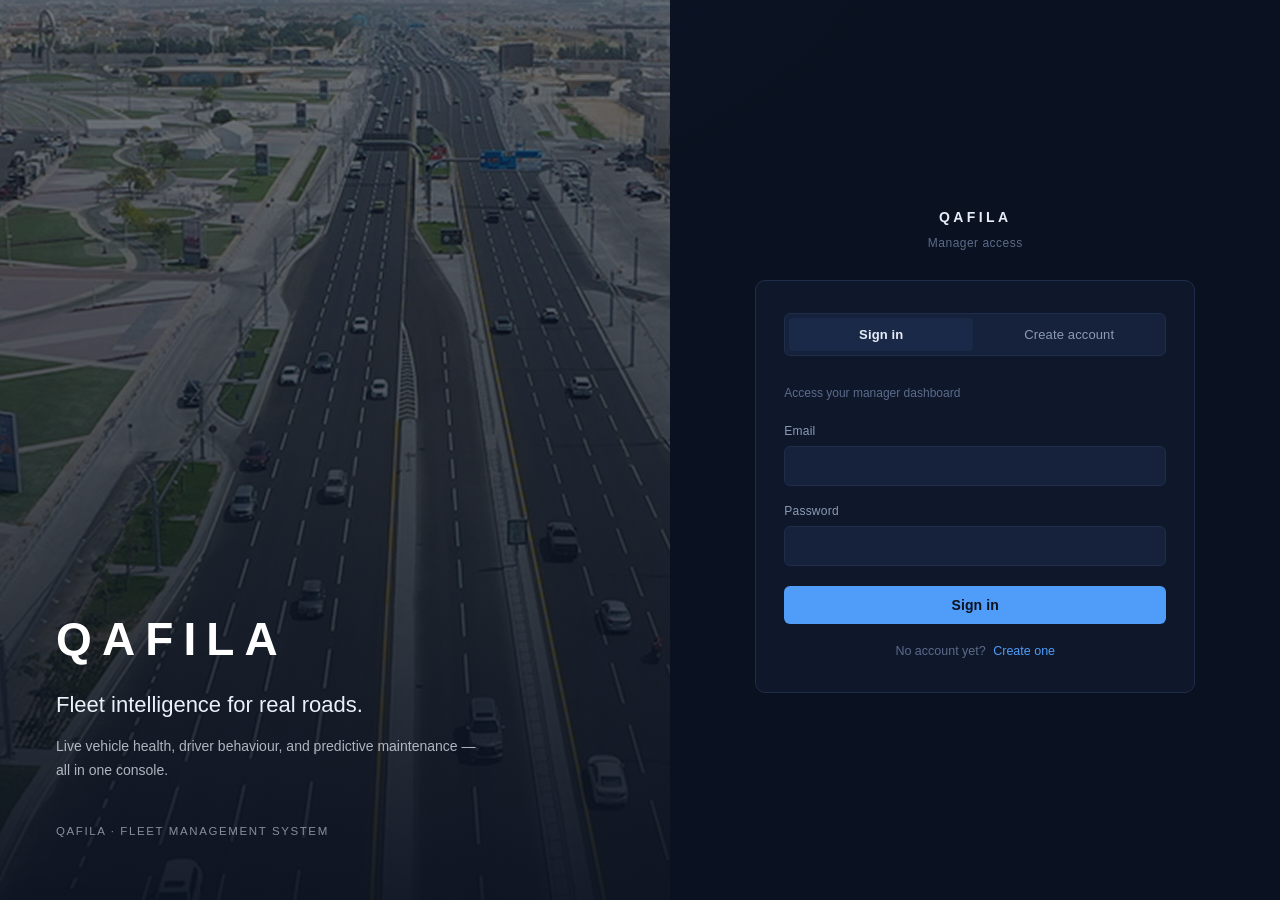
==== commit 48e031f1: "Login page: tabbed sign in / register, single card layout" ====
--- a/login.html
+++ b/login.html
@@ -23,7 +23,7 @@
     </div>
   </aside>
 
-  <!-- RIGHT: auth forms -->
+  <!-- RIGHT: auth card -->
   <main class="auth-side">
     <div class="auth-side-inner">
 
@@ -32,11 +32,20 @@
         <div class="auth-header-sub">Manager access</div>
       </div>
 
-      <div class="auth-grid" id="auth-grid">
+      <div class="auth-card">
 
-        <!-- Sign in -->
-        <div class="auth-card">
-          <h2>Sign in</h2>
+        <!-- Tabs -->
+        <div class="auth-tabs" role="tablist">
+          <button type="button" class="auth-tab active" id="tab-signin" role="tab">
+            Sign in
+          </button>
+          <button type="button" class="auth-tab" id="tab-register" role="tab">
+            Create account
+          </button>
+        </div>
+
+        <!-- Sign in form -->
+        <div class="auth-panel" id="panel-signin">
           <p class="auth-sub">Access your manager dashboard</p>
 
           <form id="login-form" autocomplete="on">
@@ -49,12 +58,16 @@
             <button type="submit" id="login-btn">Sign in</button>
 
             <p id="login-error" class="auth-error" hidden></p>
+
+            <p class="auth-switch">
+              No account yet?
+              <a href="#" id="switch-to-register">Create one</a>
+            </p>
           </form>
         </div>
 
-        <!-- Register (only when no manager exists yet) -->
-        <div class="auth-card" id="register-card">
-          <h2>Create account</h2>
+        <!-- Register form -->
+        <div class="auth-panel" id="panel-register" hidden>
           <p class="auth-sub">Set up the first manager account</p>
 
           <form id="register-form" autocomplete="on">
@@ -74,7 +87,24 @@
 
             <p id="register-error" class="auth-error" hidden></p>
             <p id="register-success" class="auth-success" hidden></p>
+
+            <p class="auth-switch">
+              Already have an account?
+              <a href="#" id="switch-to-signin">Sign in</a>
+            </p>
           </form>
+        </div>
+
+        <!-- Locked register notice (shown when a manager already exists) -->
+        <div class="auth-panel" id="panel-locked" hidden>
+          <p class="auth-sub">Registration closed</p>
+          <p class="auth-note">
+            A manager account already exists for this fleet.<br />
+            Sign in to access the dashboard.
+          </p>
+          <button type="button" class="auth-back" id="back-to-signin">
+            Back to sign in
+          </button>
         </div>
 
       </div>
--- a/css/style.css
+++ b/css/style.css
@@ -947,4 +947,73 @@
   padding: 32px 28px;
   background: rgba(17, 26, 46, 0.85);
   backdrop-filter: blur(8px);
+}
+
+/* =========================================================
+   Auth — tabs + panels (single card)
+   ========================================================= */
+
+.auth-tabs {
+  display: grid;
+  grid-template-columns: 1fr 1fr;
+  gap: 4px;
+  padding: 4px;
+  background: var(--surface-2);
+  border: 1px solid var(--border);
+  border-radius: var(--radius-sm);
+  margin-bottom: 24px;
+}
+
+.auth-tab {
+  padding: 9px 12px;
+  background: transparent;
+  border: none;
+  border-radius: var(--radius-xs);
+  font-size: 13px;
+  font-weight: 500;
+  color: var(--text-2);
+  letter-spacing: 0.01em;
+  transition: background 0.15s ease, color 0.15s ease;
+}
+
+.auth-tab:hover { color: var(--text); }
+
+.auth-tab.active {
+  background: var(--surface-3);
+  color: var(--text);
+  font-weight: 600;
+}
+
+.auth-panel { padding-top: 4px; }
+
+.auth-switch {
+  margin-top: 18px;
+  text-align: center;
+  font-size: 12.5px;
+  color: var(--text-3);
+}
+
+.auth-switch a {
+  color: var(--accent);
+  font-weight: 500;
+  margin-left: 4px;
+}
+
+.auth-switch a:hover { color: var(--accent-hover); }
+
+.auth-back {
+  margin-top: 16px;
+  width: 100%;
+  padding: 10px 14px;
+  background: transparent;
+  border: 1px solid var(--border-strong);
+  color: var(--text);
+  border-radius: var(--radius-sm);
+  font-size: 13px;
+  font-weight: 500;
+}
+
+.auth-back:hover {
+  border-color: var(--accent);
+  color: var(--accent);
 }
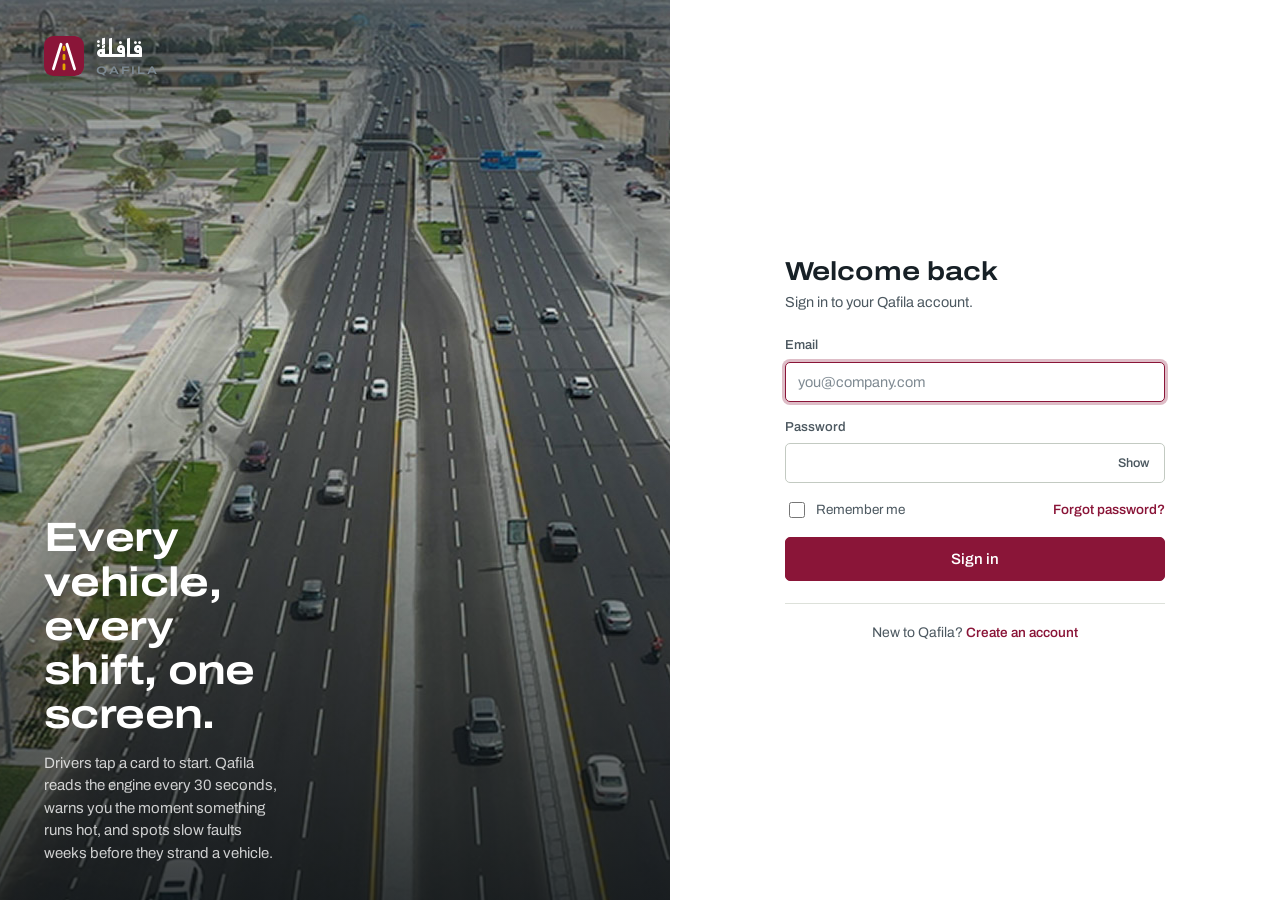
==== commit 35ff85b9: "Redesigned website: new pages, vehicle details, alerts, sign up and password reset" ====
--- a/login.html
+++ b/login.html
@@ -1,118 +1,215 @@
 <!DOCTYPE html>
 <html lang="en">
 <head>
-  <meta charset="UTF-8" />
-  <meta name="viewport" content="width=device-width, initial-scale=1.0" />
-  <title>Qafila — Fleet Management</title>
-  <link rel="stylesheet" href="css/style.css" />
+  <meta charset="UTF-8">
+  <meta name="viewport" content="width=device-width, initial-scale=1">
+  <title>Sign in – Qafila</title>
+  <meta name="description" content="Qafila fleet telematics: shifts, live alerts and maintenance predictions for your vehicles.">
+  <meta name="theme-color" content="#172026">
+  <link rel="icon" href="assets/favicon.svg" type="image/svg+xml">
+  <link rel="preconnect" href="https://fonts.googleapis.com">
+  <link rel="preconnect" href="https://fonts.gstatic.com" crossorigin>
+  <link rel="stylesheet" href="https://fonts.googleapis.com/css2?family=Archivo:wdth,wght@62..125,100..900&family=JetBrains+Mono:wght@400;500&family=Reem+Kufi:wght@500;600&display=swap">
+  <link rel="stylesheet" href="css/base.css">
+  <link rel="stylesheet" href="css/layout.css">
+  <link rel="stylesheet" href="css/components.css">
+  <link rel="stylesheet" href="css/pages.css">
+  <script src="js/theme.js"></script>
 </head>
-<body class="auth-body">
-
-  <!-- LEFT: brand panel -->
-  <aside class="auth-hero">
-    <div class="auth-hero-overlay"></div>
-    <div class="auth-hero-content">
-      <div class="auth-hero-brand">QAFILA</div>
-      <div class="auth-hero-tag">Fleet intelligence for real roads.</div>
-      <div class="auth-hero-sub">
-        Live vehicle health, driver behaviour, and predictive maintenance — all in one console.
+<body>
+  <div class="auth">
+
+    <section class="auth-visual" aria-hidden="true">
+      <div class="auth-brand">
+        <svg class="brand-mark" viewBox="0 0 34 34">
+          <rect width="34" height="34" rx="8" fill="#8A1538"/>
+          <path d="M8 28 L14.5 7 M26 28 L19.5 7" stroke="#fff" stroke-width="2.4" stroke-linecap="round"/>
+          <path d="M17 24.5v3.5M17 16.5v3M17 9.5v2.2" stroke="#E2A400" stroke-width="2.4" stroke-linecap="round"/>
+        </svg>
+        <span class="brand-words">
+          <span class="brand-ar" lang="ar">قافلة</span>
+          <span class="brand-en">QAFILA</span>
+        </span>
       </div>
-    </div>
-    <div class="auth-hero-foot">
-      Qafila · Fleet Management System
-    </div>
-  </aside>
-
-  <!-- RIGHT: auth card -->
-  <main class="auth-side">
-    <div class="auth-side-inner">
-
-      <div class="auth-header">
-        <div class="auth-header-brand">QAFILA</div>
-        <div class="auth-header-sub">Manager access</div>
+
+      <div class="auth-pitch">
+        <h2>Every vehicle, every shift, one screen.</h2>
+        <p>Drivers tap a card to start. Qafila reads the engine every 30 seconds, warns you the moment something runs hot, and spots slow faults weeks before they strand a vehicle.</p>
       </div>
-
-      <div class="auth-card">
-
-        <!-- Tabs -->
-        <div class="auth-tabs" role="tablist">
-          <button type="button" class="auth-tab active" id="tab-signin" role="tab">
-            Sign in
-          </button>
-          <button type="button" class="auth-tab" id="tab-register" role="tab">
-            Create account
-          </button>
-        </div>
-
-        <!-- Sign in form -->
-        <div class="auth-panel" id="panel-signin">
-          <p class="auth-sub">Access your manager dashboard</p>
-
-          <form id="login-form" autocomplete="on">
-            <label for="login-email">Email</label>
-            <input type="email" id="login-email" required autocomplete="username" />
-
-            <label for="login-password">Password</label>
-            <input type="password" id="login-password" required autocomplete="current-password" />
-
-            <button type="submit" id="login-btn">Sign in</button>
-
-            <p id="login-error" class="auth-error" hidden></p>
-
-            <p class="auth-switch">
-              No account yet?
-              <a href="#" id="switch-to-register">Create one</a>
-            </p>
-          </form>
-        </div>
-
-        <!-- Register form -->
-        <div class="auth-panel" id="panel-register" hidden>
-          <p class="auth-sub">Set up the first manager account</p>
-
-          <form id="register-form" autocomplete="on">
-            <label for="reg-name">Full name</label>
-            <input type="text" id="reg-name" required autocomplete="name" />
-
-            <label for="reg-email">Email</label>
-            <input type="email" id="reg-email" required autocomplete="email" />
-
-            <label for="reg-password">Password</label>
-            <input type="password" id="reg-password" required minlength="8" autocomplete="new-password" />
-
-            <label for="reg-password2">Confirm password</label>
-            <input type="password" id="reg-password2" required minlength="8" autocomplete="new-password" />
-
-            <button type="submit" id="register-btn">Create account</button>
-
-            <p id="register-error" class="auth-error" hidden></p>
-            <p id="register-success" class="auth-success" hidden></p>
-
-            <p class="auth-switch">
-              Already have an account?
-              <a href="#" id="switch-to-signin">Sign in</a>
-            </p>
-          </form>
-        </div>
-
-        <!-- Locked register notice (shown when a manager already exists) -->
-        <div class="auth-panel" id="panel-locked" hidden>
-          <p class="auth-sub">Registration closed</p>
-          <p class="auth-note">
-            A manager account already exists for this fleet.<br />
-            Sign in to access the dashboard.
-          </p>
-          <button type="button" class="auth-back" id="back-to-signin">
-            Back to sign in
-          </button>
-        </div>
+    </section>
+
+    <main class="auth-panel">
+      <div class="auth-form-wrap">
+
+        <!-- ============ Sign in ============ -->
+        <section class="auth-view" id="view-signin" aria-labelledby="signin-title">
+          <header>
+            <h1 class="auth-title" id="signin-title">Welcome back</h1>
+            <p class="auth-sub">Sign in to your Qafila account.</p>
+          </header>
+
+          <form id="form-signin" novalidate>
+            <div class="form-error" id="signin-error" role="alert" hidden></div>
+            <div class="form-ok" id="signin-ok" role="status" hidden></div>
+
+            <label class="field">
+              <span class="field-label">Email</span>
+              <input class="input" id="signin-email" type="email" autocomplete="username" inputmode="email" placeholder="you@company.com" required>
+            </label>
+
+            <label class="field">
+              <span class="field-label">Password</span>
+              <span class="pw-wrap">
+                <input class="input" id="signin-password" type="password" autocomplete="current-password" required>
+                <button class="pw-toggle" type="button" data-for="signin-password" aria-label="Show password">Show</button>
+              </span>
+              <span class="field-hint caps-note" hidden>Caps Lock is on.</span>
+            </label>
+
+            <div class="auth-row">
+              <label class="check">
+                <input type="checkbox" id="signin-remember">
+                Remember me
+              </label>
+              <a href="#forgot" class="auth-link">Forgot password?</a>
+            </div>
+
+            <button class="btn btn-primary btn-block" id="signin-btn" type="submit">Sign in</button>
+          </form>
+
+          <p class="auth-switch">New to Qafila? <a href="#register" class="auth-link">Create an account</a></p>
+        </section>
+
+        <!-- ============ Register ============ -->
+        <section class="auth-view" id="view-register" aria-labelledby="register-title" hidden>
+          <header>
+            <h1 class="auth-title" id="register-title">Create your account</h1>
+            <p class="auth-sub">Set up Qafila for your fleet. It takes a minute.</p>
+          </header>
+
+          <form id="form-register" novalidate>
+            <div class="form-error" id="register-error" role="alert" hidden></div>
+
+            <label class="field">
+              <span class="field-label">Full name</span>
+              <input class="input" id="reg-name" autocomplete="name" placeholder="Your name" required>
+            </label>
+
+            <label class="field">
+              <span class="field-label">Work email</span>
+              <input class="input" id="reg-email" type="email" autocomplete="email" inputmode="email" placeholder="you@company.com" required>
+            </label>
+
+            <label class="field">
+              <span class="field-label">Password</span>
+              <span class="pw-wrap">
+                <input class="input" id="reg-password" type="password" autocomplete="new-password" required aria-describedby="reg-rules">
+                <button class="pw-toggle" type="button" data-for="reg-password" aria-label="Show password">Show</button>
+              </span>
+              <span class="strength" id="reg-strength" aria-hidden="true"><i></i><i></i><i></i><i></i></span>
+              <ul class="pw-rules" id="reg-rules">
+                <li data-rule="len">At least 8 characters</li>
+                <li data-rule="letter">A letter</li>
+                <li data-rule="number">A number</li>
+              </ul>
+            </label>
+
+            <label class="field">
+              <span class="field-label">Confirm password</span>
+              <span class="pw-wrap">
+                <input class="input" id="reg-password2" type="password" autocomplete="new-password" required>
+                <button class="pw-toggle" type="button" data-for="reg-password2" aria-label="Show password">Show</button>
+              </span>
+              <span class="field-hint" id="reg-match" hidden></span>
+            </label>
+
+            <button class="btn btn-primary btn-block" id="register-btn" type="submit">Create account</button>
+          </form>
+
+          <p class="auth-switch">Already have an account? <a href="#signin" class="auth-link">Sign in</a></p>
+        </section>
+
+        <!-- ============ Forgot password ============ -->
+        <section class="auth-view" id="view-forgot" aria-labelledby="forgot-title" hidden>
+          <header>
+            <h1 class="auth-title" id="forgot-title">Forgot your password?</h1>
+            <p class="auth-sub">Enter the email you sign in with and we'll send you a link to choose a new password.</p>
+          </header>
+
+          <form id="form-forgot" novalidate>
+            <div class="form-error" id="forgot-error" role="alert" hidden></div>
+            <label class="field">
+              <span class="field-label">Email</span>
+              <input class="input" id="forgot-email" type="email" autocomplete="email" inputmode="email" placeholder="you@company.com" required>
+            </label>
+            <button class="btn btn-primary btn-block" id="forgot-btn" type="submit">Send reset link</button>
+          </form>
+
+          <p class="auth-switch"><a href="#signin" class="auth-link">Back to sign in</a></p>
+        </section>
+
+        <!-- ============ Reset link sent ============ -->
+        <section class="auth-view" id="view-sent" aria-labelledby="sent-title" hidden>
+          <span class="auth-icon" aria-hidden="true">
+            <svg viewBox="0 0 24 24" fill="none" stroke="currentColor" stroke-width="2" stroke-linecap="round" stroke-linejoin="round"><rect x="3" y="5" width="18" height="14" rx="2"/><path d="m3 7 9 6 9-6"/></svg>
+          </span>
+          <header>
+            <h1 class="auth-title" id="sent-title">Check your email</h1>
+            <p class="auth-sub" id="sent-text">If an account exists for that address, a reset link is on its way. The link expires in 30 minutes.</p>
+          </header>
+          <div class="auth-actions">
+            <a class="btn btn-primary btn-block" href="#signin">Back to sign in</a>
+            <button class="btn btn-ghost btn-block" id="resend-btn" type="button">Didn't get it? Send again</button>
+          </div>
+        </section>
+
+        <!-- ============ Reset password ============ -->
+        <section class="auth-view" id="view-reset" aria-labelledby="reset-title" hidden>
+          <header>
+            <h1 class="auth-title" id="reset-title">Choose a new password</h1>
+            <p class="auth-sub" id="reset-sub">Checking your reset link.</p>
+          </header>
+
+          <form id="form-reset" novalidate hidden>
+            <div class="form-error" id="reset-error" role="alert" hidden></div>
+            <label class="field">
+              <span class="field-label">New password</span>
+              <span class="pw-wrap">
+                <input class="input" id="reset-password" type="password" autocomplete="new-password" required aria-describedby="reset-rules">
+                <button class="pw-toggle" type="button" data-for="reset-password" aria-label="Show password">Show</button>
+              </span>
+              <span class="strength" id="reset-strength" aria-hidden="true"><i></i><i></i><i></i><i></i></span>
+              <ul class="pw-rules" id="reset-rules">
+                <li data-rule="len">At least 8 characters</li>
+                <li data-rule="letter">A letter</li>
+                <li data-rule="number">A number</li>
+              </ul>
+            </label>
+            <label class="field">
+              <span class="field-label">Confirm new password</span>
+              <span class="pw-wrap">
+                <input class="input" id="reset-password2" type="password" autocomplete="new-password" required>
+                <button class="pw-toggle" type="button" data-for="reset-password2" aria-label="Show password">Show</button>
+              </span>
+              <span class="field-hint" id="reset-match" hidden></span>
+            </label>
+            <button class="btn btn-primary btn-block" id="reset-btn" type="submit">Save new password</button>
+          </form>
+
+          <div class="auth-actions" id="reset-expired" hidden>
+            <a class="btn btn-primary btn-block" href="#forgot">Request a new link</a>
+          </div>
+
+          <p class="auth-switch"><a href="#signin" class="auth-link">Back to sign in</a></p>
+        </section>
 
       </div>
-
-    </div>
-  </main>
+    </main>
+
+  </div>
 
   <script src="js/api.js"></script>
-  <script src="js/auth.js"></script>
+  <script src="js/ui.js"></script>
+  <script src="js/pages/login.js"></script>
 </body>
-</html>+</html>
--- a/css/base.css
+++ b/css/base.css
@@ -0,0 +1,213 @@
+/* ============================================================
+   QAFILA — base
+   Tokens, theme, reset, typography, utilities.
+
+   Palette
+     limestone   page background
+     asphalt     ink, sidebar
+     maroon      brand, primary action (Qatar maroon)
+     road        warning (road-marking yellow)
+     signal      critical
+     go          normal / ready
+     duty        on shift (the device's blue LED)
+   ============================================================ */
+
+:root {
+  color-scheme: light;
+
+  --bg:          #EEF0EB;
+  --surface:     #FFFFFF;
+  --surface-2:   #F6F7F4;
+  --surface-3:   #E9ECE6;
+  --ink:         #172026;
+  --ink-2:       #4C5860;
+  --ink-3:       #7F8A92;
+  --line:        #DDE1DA;
+  --line-strong: #C3CAC2;
+
+  --maroon:      #8A1538;
+  --maroon-2:    #6F0F2C;
+  --maroon-soft: #F5E6EB;
+  --maroon-text: #8A1538;
+
+  --road:        #E2A400;
+  --road-soft:   #FBF1D2;
+  --road-text:   #805B00;
+
+  --signal:      #C42D29;
+  --signal-soft: #FBE5E3;
+  --signal-text: #A8231F;
+
+  --go:          #1F8A5A;
+  --go-soft:     #E0F2E8;
+  --go-text:     #18704A;
+
+  --duty:        #2A60B0;
+  --duty-soft:   #E3ECF8;
+  --duty-text:   #23528F;
+
+  --off:         #A2ABB2;
+
+  --side-bg:     #172026;
+  --side-ink:    #C9D0D4;
+  --side-ink-2:  #7D8A93;
+  --side-line:   #26323A;
+  --side-hover:  #1F2A31;
+
+  --shadow-pop:  0 12px 32px -8px rgba(23, 32, 38, .28), 0 2px 6px rgba(23, 32, 38, .08);
+  --focus:       0 0 0 3px rgba(138, 21, 56, .28);
+
+  --r-xs: 3px;
+  --r-sm: 5px;
+  --r-md: 8px;
+  --r-lg: 12px;
+
+  --font:   "Archivo", ui-sans-serif, system-ui, -apple-system, "Segoe UI", sans-serif;
+  --arabic: "Reem Kufi", "Noto Kufi Arabic", "Geeza Pro", sans-serif;
+  --mono:   "JetBrains Mono", ui-monospace, "SF Mono", Menlo, monospace;
+
+  --side-w: 248px;
+  --top-h:  68px;
+  --gutter: 28px;
+}
+
+/* ---------- Dark theme ---------- */
+:root[data-theme="dark"] {
+  color-scheme: dark;
+
+  --bg:          #0F1416;
+  --surface:     #161D21;
+  --surface-2:   #1B2328;
+  --surface-3:   #222C32;
+  --ink:         #E7EBE8;
+  --ink-2:       #A9B3B8;
+  --ink-3:       #75818A;
+  --line:        #263137;
+  --line-strong: #34424A;
+
+  --maroon:      #A61D48;
+  --maroon-2:    #BF2A58;
+  --maroon-soft: #3A1622;
+  --maroon-text: #F08DAB;
+
+  --road:        #F0B518;
+  --road-soft:   #3A2F12;
+  --road-text:   #F6CB5A;
+
+  --signal:      #E5443F;
+  --signal-soft: #3D1A19;
+  --signal-text: #FF8F8A;
+
+  --go:          #2FAE74;
+  --go-soft:     #15301F;
+  --go-text:     #6FD3A2;
+
+  --duty:        #4C87DD;
+  --duty-soft:   #182A42;
+  --duty-text:   #9CC0F2;
+
+  --off:         #5D6A72;
+
+  --side-bg:     #0B0F11;
+  --side-ink:    #C9D0D4;
+  --side-ink-2:  #6F7C85;
+  --side-line:   #1C2529;
+  --side-hover:  #151C20;
+
+  --shadow-pop:  0 16px 40px -8px rgba(0, 0, 0, .6), 0 2px 6px rgba(0, 0, 0, .4);
+  --focus:       0 0 0 3px rgba(240, 141, 171, .35);
+}
+
+/* ---------- Reset ---------- */
+*, *::before, *::after { box-sizing: border-box; }
+
+html { -webkit-text-size-adjust: 100%; }
+
+html, body { margin: 0; padding: 0; }
+
+body {
+  min-height: 100vh;
+  font-family: var(--font);
+  font-size: 14.5px;
+  line-height: 1.5;
+  color: var(--ink);
+  background: var(--bg);
+  -webkit-font-smoothing: antialiased;
+  -moz-osx-font-smoothing: grayscale;
+  font-variant-numeric: tabular-nums;
+}
+
+img, svg { display: block; max-width: 100%; }
+.ic { width: 16px; height: 16px; flex: none; }
+
+a { color: var(--maroon-text); text-decoration: none; }
+a:hover { text-decoration: underline; text-underline-offset: 3px; }
+
+h1, h2, h3, h4 { margin: 0; color: var(--ink); }
+p { margin: 0; }
+
+button, input, select, textarea { font: inherit; color: inherit; }
+button { cursor: pointer; }
+
+:focus-visible { outline: none; box-shadow: var(--focus); border-radius: var(--r-sm); }
+
+::selection { background: var(--maroon); color: #fff; }
+
+[hidden] { display: none !important; }
+
+/* ---------- Type scale (1.2 minor third) ---------- */
+.t-display {
+  font-stretch: 118%;
+  font-weight: 650;
+  font-size: 30px;
+  line-height: 1.1;
+  letter-spacing: -0.012em;
+}
+
+.t-h2 {
+  font-stretch: 112%;
+  font-weight: 650;
+  font-size: 17px;
+  line-height: 1.25;
+}
+
+.t-h3 {
+  font-weight: 600;
+  font-size: 14.5px;
+  line-height: 1.3;
+}
+
+.t-small { font-size: 12.5px; }
+.t-muted { color: var(--ink-2); }
+.t-faint { color: var(--ink-3); }
+.t-mono  { font-family: var(--mono); font-size: 12.5px; letter-spacing: -0.01em; }
+.t-num   { font-variant-numeric: tabular-nums; }
+.t-crit  { color: var(--signal-text); }
+.t-warn  { color: var(--road-text); }
+.t-ok    { color: var(--go-text); }
+
+/* ---------- Utilities ---------- */
+.sr-only {
+  position: absolute !important;
+  width: 1px; height: 1px;
+  overflow: hidden; clip: rect(0 0 0 0);
+  white-space: nowrap; border: 0; padding: 0; margin: -1px;
+}
+
+.row   { display: flex; align-items: center; gap: 10px; }
+.row-w { display: flex; align-items: center; gap: 10px; flex-wrap: wrap; }
+.grow  { flex: 1 1 auto; min-width: 0; }
+.nowrap { white-space: nowrap; }
+.ellipsis { overflow: hidden; text-overflow: ellipsis; white-space: nowrap; }
+
+/* ---------- Scrollbars ---------- */
+* { scrollbar-width: thin; scrollbar-color: var(--line-strong) transparent; }
+
+/* ---------- Motion ---------- */
+@media (prefers-reduced-motion: reduce) {
+  *, *::before, *::after {
+    animation-duration: 0.001ms !important;
+    animation-iteration-count: 1 !important;
+    transition-duration: 0.001ms !important;
+  }
+}
--- a/css/layout.css
+++ b/css/layout.css
@@ -0,0 +1,320 @@
+/* ============================================================
+   QAFILA — layout
+   App shell: sidebar, top bar, page body, responsive behaviour.
+   ============================================================ */
+
+.shell {
+  display: grid;
+  grid-template-columns: var(--side-w) minmax(0, 1fr);
+  min-height: 100vh;
+  /* the sidebar column stays dark for the full height of long pages */
+  background: linear-gradient(to right, var(--side-bg) var(--side-w), transparent var(--side-w));
+}
+
+/* ---------- Sidebar ---------- */
+.side {
+  position: sticky;
+  top: 0;
+  height: 100vh;
+  display: flex;
+  flex-direction: column;
+  background: var(--side-bg);
+  color: var(--side-ink);
+  border-right: 1px solid var(--side-line);
+  z-index: 40;
+}
+
+.side-brand {
+  display: flex;
+  align-items: center;
+  gap: 12px;
+  height: var(--top-h);
+  padding: 0 22px;
+  border-bottom: 1px solid var(--side-line);
+  color: #fff;
+  text-decoration: none;
+}
+.side-brand:hover { text-decoration: none; }
+
+.brand-mark {
+  width: 34px;
+  height: 34px;
+  flex: none;
+}
+
+.brand-words { display: flex; flex-direction: column; line-height: 1; }
+
+.brand-ar {
+  font-family: var(--arabic);
+  font-size: 21px;
+  font-weight: 600;
+  line-height: 1;
+  color: #fff;
+}
+
+.brand-en {
+  margin-top: 4px;
+  font-stretch: 125%;
+  font-size: 11px;
+  font-weight: 600;
+  letter-spacing: 0.16em;
+  color: var(--side-ink-2);
+}
+
+.side-nav {
+  flex: 1 1 auto;
+  overflow-y: auto;
+  padding: 18px 12px;
+}
+
+.side-group + .side-group { margin-top: 22px; }
+
+.side-group-label {
+  padding: 0 12px 8px;
+  font-size: 12px;
+  color: var(--side-ink-2);
+}
+
+.side-link {
+  position: relative;
+  display: flex;
+  align-items: center;
+  gap: 12px;
+  height: 38px;
+  padding: 0 12px;
+  border-radius: var(--r-sm);
+  color: var(--side-ink);
+  font-weight: 500;
+  text-decoration: none;
+}
+.side-link:hover { background: var(--side-hover); color: #fff; text-decoration: none; }
+
+.side-link svg { width: 18px; height: 18px; flex: none; opacity: .75; }
+
+.side-link.active {
+  background: var(--side-hover);
+  color: #fff;
+}
+.side-link.active svg { opacity: 1; color: #F08DAB; }
+.side-link.active::before {
+  content: "";
+  position: absolute;
+  left: -12px;
+  top: 8px;
+  bottom: 8px;
+  width: 3px;
+  border-radius: 0 3px 3px 0;
+  background: #C2305E;
+}
+
+.side-link .side-count {
+  margin-left: auto;
+  min-width: 22px;
+  height: 20px;
+  padding: 0 6px;
+  border-radius: 10px;
+  background: var(--signal);
+  color: #fff;
+  font-size: 11.5px;
+  font-weight: 600;
+  line-height: 20px;
+  text-align: center;
+}
+
+.side-foot {
+  padding: 14px 16px 18px;
+  border-top: 1px solid var(--side-line);
+  display: grid;
+  grid-template-columns: minmax(0, 1fr);
+  gap: 12px;
+}
+
+.side-conn {
+  display: flex;
+  align-items: center;
+  gap: 8px;
+  font-size: 12.5px;
+  color: var(--side-ink-2);
+}
+
+.side-user { display: flex; align-items: center; gap: 8px; min-width: 0; }
+
+.avatar {
+  width: 34px;
+  height: 34px;
+  flex: none;
+  border-radius: 50%;
+  display: grid;
+  place-items: center;
+  background: #2A363E;
+  color: #fff;
+  font-weight: 600;
+  font-size: 13px;
+}
+
+.side-actions { display: flex; gap: 8px; }
+.side-actions .side-icon-btn { flex: 1 1 0; width: auto; height: 32px; }
+.side-user-name { color: #fff; font-weight: 550; font-size: 13.5px; }
+.side-user-role { color: var(--side-ink-2); font-size: 12px; }
+
+.side-icon-btn {
+  width: 30px;
+  height: 30px;
+  flex: none;
+  display: grid;
+  place-items: center;
+  border: 1px solid var(--side-line);
+  border-radius: var(--r-sm);
+  background: transparent;
+  color: var(--side-ink);
+}
+.side-icon-btn:hover { background: var(--side-hover); color: #fff; }
+.side-icon-btn svg { width: 16px; height: 16px; }
+
+/* ---------- Main column ---------- */
+.main {
+  min-width: 0;
+  display: flex;
+  flex-direction: column;
+}
+
+.topbar {
+  position: sticky;
+  top: 0;
+  z-index: 30;
+  height: var(--top-h);
+  display: flex;
+  align-items: center;
+  gap: 16px;
+  padding: 0 var(--gutter);
+  background: color-mix(in srgb, var(--bg) 88%, transparent);
+  backdrop-filter: blur(10px);
+  -webkit-backdrop-filter: blur(10px);
+  border-bottom: 1px solid var(--line);
+}
+
+.topbar-menu {
+  display: none;
+  width: 38px;
+  height: 38px;
+  place-items: center;
+  border: 1px solid var(--line);
+  border-radius: var(--r-sm);
+  background: var(--surface);
+}
+.topbar-menu svg { width: 18px; height: 18px; }
+
+.topbar-title { min-width: 0; }
+
+.crumbs {
+  display: flex;
+  gap: 6px;
+  font-size: 12.5px;
+  color: var(--ink-3);
+}
+.crumbs a { color: var(--ink-3); }
+
+.topbar-h1 {
+  font-stretch: 118%;
+  font-weight: 650;
+  font-size: 21px;
+  line-height: 1.15;
+  letter-spacing: -0.01em;
+  white-space: nowrap;
+  overflow: hidden;
+  text-overflow: ellipsis;
+}
+
+.topbar-right {
+  margin-left: auto;
+  display: flex;
+  align-items: center;
+  gap: 18px;
+}
+
+/* Two clocks: local time for people, UTC because shift windows are UTC */
+.clocks { display: flex; gap: 16px; }
+
+.clock { text-align: right; line-height: 1.15; }
+.clock-time { font-weight: 600; font-size: 15px; font-variant-numeric: tabular-nums; }
+.clock-label { font-size: 11.5px; color: var(--ink-3); }
+
+/* ---------- Page body ---------- */
+.page {
+  padding: 26px var(--gutter) 64px;
+  display: grid;
+  gap: 22px;
+  align-content: start;
+  max-width: 1480px;
+  width: 100%;
+}
+
+.page > *, .cols-2 > *, .cols-even > *, .stack > * { min-width: 0; }
+
+.page-head {
+  display: flex;
+  align-items: flex-end;
+  justify-content: space-between;
+  gap: 16px;
+  flex-wrap: wrap;
+}
+
+.page-lede { max-width: 64ch; color: var(--ink-2); }
+
+.cols-2 {
+  display: grid;
+  grid-template-columns: minmax(0, 1.55fr) minmax(0, 1fr);
+  gap: 22px;
+  align-items: start;
+}
+
+.cols-even {
+  display: grid;
+  grid-template-columns: repeat(2, minmax(0, 1fr));
+  gap: 22px;
+  align-items: start;
+}
+
+.stack { display: grid; gap: 22px; align-content: start; }
+
+/* ---------- Mobile scrim ---------- */
+.scrim {
+  position: fixed;
+  inset: 0;
+  background: rgba(10, 14, 16, .45);
+  z-index: 35;
+  opacity: 0;
+  pointer-events: none;
+  transition: opacity .2s ease;
+}
+
+/* ---------- Responsive ---------- */
+@media (max-width: 1180px) {
+  .cols-2, .cols-even { grid-template-columns: minmax(0, 1fr); }
+}
+
+@media (max-width: 960px) {
+  :root { --gutter: 16px; --top-h: 60px; }
+
+  .shell { grid-template-columns: minmax(0, 1fr); background: none; }
+
+  .side {
+    position: fixed;
+    left: 0;
+    top: 0;
+    bottom: 0;
+    width: min(280px, 84vw);
+    transform: translateX(-100%);
+    transition: transform .22s ease;
+  }
+  body.nav-open .side { transform: none; }
+  body.nav-open .scrim { opacity: 1; pointer-events: auto; }
+
+  .topbar-menu { display: grid; }
+  .topbar-h1 { font-size: 18px; }
+}
+
+@media (max-width: 560px) {
+  .clocks { display: none; }
+  .page { padding-top: 18px; gap: 18px; }
+}
--- a/css/components.css
+++ b/css/components.css
@@ -0,0 +1,620 @@
+/* ============================================================
+   QAFILA — components
+   ============================================================ */
+
+/* ---------- Buttons ---------- */
+.btn {
+  display: inline-flex;
+  align-items: center;
+  justify-content: center;
+  gap: 8px;
+  height: 38px;
+  padding: 0 16px;
+  border: 1px solid var(--line-strong);
+  border-radius: var(--r-sm);
+  background: var(--surface);
+  color: var(--ink);
+  font-weight: 550;
+  font-size: 14px;
+  white-space: nowrap;
+  text-decoration: none;
+  transition: background .12s ease, border-color .12s ease;
+}
+.btn:hover { background: var(--surface-2); border-color: var(--ink-3); text-decoration: none; }
+.btn:disabled { opacity: .55; cursor: not-allowed; }
+.btn svg { width: 16px; height: 16px; flex: none; }
+
+.btn-primary {
+  background: var(--maroon);
+  border-color: var(--maroon);
+  color: #fff;
+}
+.btn-primary:hover { background: var(--maroon-2); border-color: var(--maroon-2); }
+
+.btn-danger { color: var(--signal-text); }
+.btn-danger:hover { background: var(--signal-soft); border-color: var(--signal); }
+
+.btn-danger-solid { background: var(--signal); border-color: var(--signal); color: #fff; }
+.btn-danger-solid:hover { background: #A8231F; border-color: #A8231F; }
+
+.btn-ghost { border-color: transparent; background: transparent; }
+.btn-ghost:hover { background: var(--surface-3); border-color: transparent; }
+
+.btn-sm { height: 32px; padding: 0 12px; font-size: 13px; }
+.btn-xs { height: 28px; padding: 0 10px; font-size: 12.5px; gap: 6px; }
+
+.icon-btn {
+  width: 32px;
+  height: 32px;
+  display: inline-grid;
+  place-items: center;
+  border: 1px solid transparent;
+  border-radius: var(--r-sm);
+  background: transparent;
+  color: var(--ink-2);
+}
+.icon-btn:hover { background: var(--surface-3); color: var(--ink); }
+.icon-btn.danger:hover { background: var(--signal-soft); color: var(--signal-text); }
+.icon-btn svg { width: 16px; height: 16px; }
+
+.btn .spin, .spin {
+  width: 14px; height: 14px;
+  border: 2px solid currentColor;
+  border-right-color: transparent;
+  border-radius: 50%;
+  animation: spin .7s linear infinite;
+}
+@keyframes spin { to { transform: rotate(360deg); } }
+
+/* ---------- Form fields ---------- */
+.field { display: grid; gap: 6px; min-width: 0; }
+.field-label { font-size: 13px; font-weight: 550; color: var(--ink-2); }
+.field-hint  { font-size: 12.5px; color: var(--ink-3); }
+
+.input, .select, .textarea {
+  width: 100%;
+  height: 40px;
+  padding: 0 12px;
+  border: 1px solid var(--line-strong);
+  border-radius: var(--r-sm);
+  background: var(--surface);
+  color: var(--ink);
+  transition: border-color .12s ease, box-shadow .12s ease;
+}
+.textarea { height: auto; min-height: 90px; padding: 10px 12px; resize: vertical; }
+.input::placeholder { color: var(--ink-3); }
+.input:hover, .select:hover { border-color: var(--ink-3); }
+.input:focus, .select:focus, .textarea:focus {
+  outline: none;
+  border-color: var(--maroon);
+  box-shadow: var(--focus);
+}
+.input.invalid { border-color: var(--signal); }
+
+.select {
+  appearance: none;
+  -webkit-appearance: none;
+  padding-right: 34px;
+  background-image: url("data:image/svg+xml,%3Csvg xmlns='http://www.w3.org/2000/svg' width='12' height='12' viewBox='0 0 24 24' fill='none' stroke='%237F8A92' stroke-width='2.5' stroke-linecap='round' stroke-linejoin='round'%3E%3Cpath d='m6 9 6 6 6-6'/%3E%3C/svg%3E");
+  background-repeat: no-repeat;
+  background-position: right 12px center;
+}
+
+.input-sm, .select-sm { height: 34px; font-size: 13.5px; }
+
+.search {
+  position: relative;
+  min-width: 220px;
+}
+.search svg {
+  position: absolute;
+  left: 11px;
+  top: 50%;
+  transform: translateY(-50%);
+  width: 16px;
+  height: 16px;
+  color: var(--ink-3);
+  pointer-events: none;
+}
+.search .input { padding-left: 34px; }
+
+.form-grid {
+  display: grid;
+  grid-template-columns: repeat(2, minmax(0, 1fr));
+  gap: 16px;
+  align-items: start;
+}
+.form-grid .span-2 { grid-column: 1 / -1; }
+
+.form-error {
+  padding: 10px 12px;
+  border-radius: var(--r-sm);
+  background: var(--signal-soft);
+  color: var(--signal-text);
+  font-size: 13.5px;
+}
+
+.form-ok {
+  padding: 10px 12px;
+  border-radius: var(--r-sm);
+  background: var(--go-soft);
+  color: var(--go-text);
+  font-size: 13.5px;
+}
+
+.check {
+  display: inline-flex;
+  align-items: center;
+  gap: 8px;
+  font-size: 13.5px;
+  color: var(--ink-2);
+  cursor: pointer;
+}
+.check input { width: 16px; height: 16px; accent-color: var(--maroon); }
+
+/* ---------- Segmented control ---------- */
+.seg {
+  display: inline-flex;
+  padding: 3px;
+  border-radius: var(--r-sm);
+  background: var(--surface-3);
+  gap: 2px;
+}
+.seg button {
+  height: 30px;
+  padding: 0 12px;
+  border: 0;
+  border-radius: 4px;
+  background: transparent;
+  color: var(--ink-2);
+  font-weight: 550;
+  font-size: 13px;
+  white-space: nowrap;
+}
+.seg button:hover { color: var(--ink); }
+.seg button[aria-pressed="true"] {
+  background: var(--surface);
+  color: var(--ink);
+  box-shadow: 0 1px 2px rgba(23, 32, 38, .12);
+}
+.seg .seg-n { margin-left: 6px; color: var(--ink-3); font-weight: 500; }
+
+/* ---------- Panels ---------- */
+.panel {
+  background: var(--surface);
+  border: 1px solid var(--line);
+  border-radius: var(--r-lg);
+  min-width: 0;
+}
+
+.panel-head {
+  display: flex;
+  align-items: center;
+  gap: 12px;
+  flex-wrap: wrap;
+  min-height: 56px;
+  padding: 12px 20px;
+  border-bottom: 1px solid var(--line);
+}
+.panel-head .t-h2 { flex: 1 1 auto; min-width: 0; }
+.panel-sub { font-size: 12.5px; color: var(--ink-3); font-weight: 400; font-stretch: 100%; }
+
+.panel-body { padding: 18px 20px; }
+.panel-body.flush { padding: 0; }
+
+.panel-foot {
+  padding: 12px 20px;
+  border-top: 1px solid var(--line);
+  display: flex;
+  align-items: center;
+  gap: 10px;
+  justify-content: flex-end;
+}
+
+.count-pill {
+  display: inline-grid;
+  place-items: center;
+  min-width: 24px;
+  height: 22px;
+  padding: 0 7px;
+  border-radius: 11px;
+  background: var(--surface-3);
+  color: var(--ink-2);
+  font-size: 12px;
+  font-weight: 600;
+  font-stretch: 100%;
+}
+.count-pill.crit { background: var(--signal); color: #fff; }
+
+/* ---------- Toolbar (filters above tables) ---------- */
+.toolbar {
+  display: flex;
+  align-items: center;
+  gap: 10px;
+  flex-wrap: wrap;
+  padding: 14px 20px;
+  border-bottom: 1px solid var(--line);
+}
+.toolbar .spacer { flex: 1 1 auto; }
+
+/* ---------- Tables ---------- */
+.table-wrap { overflow-x: auto; }
+
+.table {
+  width: 100%;
+  border-collapse: collapse;
+  font-size: 14px;
+}
+
+.table th {
+  position: sticky;
+  top: 0;
+  padding: 10px 14px;
+  background: var(--surface-2);
+  border-bottom: 1px solid var(--line);
+  color: var(--ink-3);
+  font-size: 12.5px;
+  font-weight: 550;
+  text-align: left;
+  white-space: nowrap;
+}
+.table th:first-child, .table td:first-child { padding-left: 20px; }
+.table th:last-child,  .table td:last-child  { padding-right: 20px; }
+
+.table td {
+  padding: 12px 14px;
+  border-bottom: 1px solid var(--line);
+  vertical-align: middle;
+}
+.table tbody tr:last-child td { border-bottom: 0; }
+.table tbody tr:hover td { background: var(--surface-2); }
+.table tr.is-inactive td { color: var(--ink-3); }
+.table tr.is-inactive .plate { opacity: .55; }
+.table tr.clickable { cursor: pointer; }
+.table tr.editing td { background: var(--maroon-soft); }
+
+.table .num { text-align: right; font-variant-numeric: tabular-nums; }
+.table .actions { text-align: right; white-space: nowrap; width: 1%; }
+
+.cell-main { font-weight: 550; }
+.cell-sub  { font-size: 12.5px; color: var(--ink-3); }
+
+/* ---------- Number plate (Qatar private plate) ---------- */
+.plate {
+  display: inline-flex;
+  align-items: stretch;
+  height: 26px;
+  border: 1.5px solid #1B2227;
+  border-radius: 4px;
+  background: #FFFFFF;
+  color: #11171B;
+  overflow: hidden;
+  flex: none;
+  vertical-align: middle;
+  box-shadow: inset 0 0 0 1px #fff, 0 1px 0 rgba(0, 0, 0, .06);
+}
+.plate-band {
+  display: grid;
+  place-items: center;
+  padding: 0 5px;
+  background: #8A1538;
+  color: #fff;
+  font-family: var(--arabic);
+  font-size: 10px;
+  font-weight: 600;
+  line-height: 1;
+}
+.plate-num {
+  display: grid;
+  place-items: center;
+  padding: 0 9px 0 8px;
+  font-stretch: 112%;
+  font-weight: 700;
+  font-size: 15px;
+  letter-spacing: 0.05em;
+  font-variant-numeric: tabular-nums;
+}
+.plate.lg { height: 38px; border-width: 2px; border-radius: 5px; }
+.plate.lg .plate-band { padding: 0 7px; font-size: 13px; }
+.plate.lg .plate-num { font-size: 22px; padding: 0 13px 0 12px; }
+.plate.sm { height: 22px; }
+.plate.sm .plate-band { padding: 0 4px; font-size: 8.5px; }
+.plate.sm .plate-num { font-size: 13px; padding: 0 7px 0 6px; }
+
+/* ---------- LED (mirrors the in-vehicle RGB LED) ---------- */
+.led {
+  --c: var(--off);
+  position: relative;
+  display: inline-block;
+  width: 10px;
+  height: 10px;
+  flex: none;
+  border-radius: 50%;
+  background: var(--c);
+  box-shadow: 0 0 0 3px color-mix(in srgb, var(--c) 22%, transparent);
+}
+.led.ok   { --c: var(--go); }
+.led.duty { --c: var(--duty); }
+.led.warn { --c: var(--road); }
+.led.crit { --c: var(--signal); }
+.led.off  { --c: var(--off); box-shadow: none; }
+.led.crit::after {
+  content: "";
+  position: absolute;
+  inset: -3px;
+  border-radius: 50%;
+  border: 2px solid var(--signal);
+  animation: ping 1.6s ease-out infinite;
+}
+@keyframes ping {
+  0%   { transform: scale(.8); opacity: .9; }
+  100% { transform: scale(2.2); opacity: 0; }
+}
+
+.state {
+  display: inline-flex;
+  align-items: center;
+  gap: 8px;
+  font-size: 13px;
+  font-weight: 550;
+  white-space: nowrap;
+}
+
+/* ---------- Tags / badges ---------- */
+.tag {
+  display: inline-flex;
+  align-items: center;
+  gap: 6px;
+  height: 22px;
+  padding: 0 8px;
+  border-radius: 4px;
+  background: var(--surface-3);
+  color: var(--ink-2);
+  font-size: 12px;
+  font-weight: 550;
+  white-space: nowrap;
+}
+.tag.ok   { background: var(--go-soft);     color: var(--go-text); }
+.tag.warn { background: var(--road-soft);   color: var(--road-text); }
+.tag.crit { background: var(--signal-soft); color: var(--signal-text); }
+.tag.duty { background: var(--duty-soft);   color: var(--duty-text); }
+.tag.brand{ background: var(--maroon-soft); color: var(--maroon-text); }
+.tag svg { width: 12px; height: 12px; }
+
+/* Score dial used in reports */
+.score {
+  --v: 0;
+  --c: var(--go);
+  position: relative;
+  width: 44px;
+  height: 44px;
+  flex: none;
+  border-radius: 50%;
+  background: conic-gradient(var(--c) calc(var(--v) * 1%), var(--surface-3) 0);
+  display: grid;
+  place-items: center;
+}
+.score::before {
+  content: "";
+  position: absolute;
+  inset: 4px;
+  border-radius: 50%;
+  background: var(--surface);
+}
+.score span {
+  position: relative;
+  font-weight: 700;
+  font-size: 14px;
+}
+.score.warn { --c: var(--road); }
+.score.crit { --c: var(--signal); }
+.score.lg { width: 92px; height: 92px; }
+.score.lg::before { inset: 8px; }
+.score.lg span { font-size: 28px; font-stretch: 112%; }
+
+/* ---------- Key/value list ---------- */
+.kv { display: grid; grid-template-columns: max-content 1fr; gap: 10px 20px; font-size: 14px; }
+.kv dt { color: var(--ink-3); }
+.kv dd { margin: 0; font-weight: 550; min-width: 0; }
+
+/* ---------- Empty / loading ---------- */
+.empty {
+  display: grid;
+  justify-items: center;
+  gap: 8px;
+  padding: 40px 20px;
+  text-align: center;
+  color: var(--ink-2);
+}
+.empty svg { width: 28px; height: 28px; color: var(--ink-3); }
+.empty-title { font-weight: 600; color: var(--ink); }
+.empty p { max-width: 44ch; font-size: 13.5px; }
+.empty .btn { margin-top: 6px; }
+
+.skeleton {
+  border-radius: var(--r-sm);
+  background: linear-gradient(90deg, var(--surface-3) 0%, var(--surface-2) 50%, var(--surface-3) 100%);
+  background-size: 200% 100%;
+  animation: shimmer 1.3s ease-in-out infinite;
+}
+@keyframes shimmer { 0% { background-position: 100% 0; } 100% { background-position: -100% 0; } }
+
+.loading-row td { padding: 0 !important; }
+.loading-row .skeleton { height: 14px; margin: 18px 20px; }
+
+/* ---------- Toasts ---------- */
+.toasts {
+  position: fixed;
+  right: 20px;
+  bottom: 20px;
+  z-index: 90;
+  display: grid;
+  gap: 10px;
+  width: min(380px, calc(100vw - 32px));
+}
+
+.toast {
+  display: flex;
+  gap: 12px;
+  align-items: flex-start;
+  padding: 13px 14px;
+  border-radius: var(--r-md);
+  background: var(--ink);
+  color: var(--bg);
+  box-shadow: var(--shadow-pop);
+  font-size: 13.5px;
+  animation: toast-in .22s ease;
+}
+.toast .led { margin-top: 5px; }
+.toast-body { flex: 1 1 auto; min-width: 0; }
+.toast-title { font-weight: 600; }
+.toast-text { opacity: .8; }
+.toast .icon-btn { color: inherit; width: 24px; height: 24px; margin: -2px -4px 0 0; }
+.toast .icon-btn:hover { background: rgba(255, 255, 255, .12); }
+.toast a { color: inherit; text-decoration: underline; }
+@keyframes toast-in { from { transform: translateY(8px); opacity: 0; } }
+
+/* ---------- Dialog ---------- */
+.dialog-back {
+  position: fixed;
+  inset: 0;
+  z-index: 80;
+  display: grid;
+  place-items: center;
+  padding: 16px;
+  background: rgba(12, 16, 18, .5);
+  animation: fade .15s ease;
+}
+@keyframes fade { from { opacity: 0; } }
+
+.dialog {
+  width: min(460px, 100%);
+  max-height: calc(100vh - 32px);
+  overflow-y: auto;
+  border-radius: var(--r-lg);
+  background: var(--surface);
+  box-shadow: var(--shadow-pop);
+  animation: pop .18s ease;
+}
+.dialog.wide { width: min(640px, 100%); }
+@keyframes pop { from { transform: translateY(6px) scale(.985); opacity: 0; } }
+
+.dialog-head { padding: 20px 22px 0; display: flex; gap: 12px; align-items: flex-start; }
+.dialog-head .t-h2 { flex: 1 1 auto; }
+.dialog-body { padding: 14px 22px 4px; color: var(--ink-2); display: grid; gap: 14px; }
+.dialog-foot {
+  padding: 18px 22px 20px;
+  display: flex;
+  gap: 10px;
+  justify-content: flex-end;
+  flex-wrap: wrap;
+}
+
+/* Critical alert dialog */
+.dialog.crit { border-top: 5px solid var(--signal); }
+.alarm-head { display: flex; align-items: center; gap: 12px; }
+.alarm-value {
+  font-stretch: 118%;
+  font-weight: 700;
+  font-size: 40px;
+  line-height: 1;
+  color: var(--signal-text);
+}
+
+/* ---------- Popover menu ---------- */
+.popover {
+  position: absolute;
+  z-index: 70;
+  min-width: 240px;
+  max-width: 320px;
+  padding: 6px;
+  border: 1px solid var(--line);
+  border-radius: var(--r-md);
+  background: var(--surface);
+  box-shadow: var(--shadow-pop);
+  animation: pop .12s ease;
+}
+.popover-title { padding: 8px 10px 6px; font-size: 12.5px; color: var(--ink-3); }
+.popover-search { padding: 4px 4px 6px; }
+.popover-list { max-height: 260px; overflow-y: auto; }
+.popover-item {
+  display: flex;
+  align-items: center;
+  gap: 10px;
+  width: 100%;
+  padding: 8px 10px;
+  border: 0;
+  border-radius: var(--r-sm);
+  background: transparent;
+  text-align: left;
+  font-size: 13.5px;
+}
+.popover-item:hover, .popover-item:focus-visible { background: var(--surface-3); box-shadow: none; }
+.popover-item.selected { background: var(--maroon-soft); color: var(--maroon-text); }
+.popover-item .cell-sub { margin-left: auto; }
+.popover-sep { height: 1px; margin: 6px 4px; background: var(--line); }
+
+/* ---------- Mini chart ---------- */
+.spark { width: 100%; height: 40px; overflow: visible; }
+.spark .area { fill: color-mix(in srgb, var(--maroon) 12%, transparent); }
+.spark .line { fill: none; stroke: var(--maroon); stroke-width: 1.8; stroke-linejoin: round; stroke-linecap: round; }
+.spark .dot  { fill: var(--maroon); }
+
+/* ---------- Notice banner ---------- */
+.notice {
+  display: flex;
+  gap: 12px;
+  align-items: flex-start;
+  padding: 14px 16px;
+  border-radius: var(--r-md);
+  border: 1px solid var(--line);
+  background: var(--surface-2);
+  color: var(--ink-2);
+  font-size: 13.5px;
+}
+.notice svg { width: 18px; height: 18px; flex: none; margin-top: 1px; color: var(--ink-3); }
+.notice strong { color: var(--ink); }
+.notice.warn { background: var(--road-soft); border-color: transparent; color: var(--road-text); }
+.notice.warn svg { color: var(--road-text); }
+.notice.crit { background: var(--signal-soft); border-color: transparent; color: var(--signal-text); }
+.notice.crit svg { color: var(--signal-text); }
+
+/* ---------- Mobile tweaks ---------- */
+@media (max-width: 640px) {
+  .form-grid { grid-template-columns: minmax(0, 1fr); }
+  .panel-head { padding: 12px 16px; }
+  .panel-body { padding: 16px; }
+  .toolbar { padding: 12px 16px; }
+  .table th:first-child, .table td:first-child { padding-left: 16px; }
+  .table th:last-child,  .table td:last-child  { padding-right: 16px; }
+  .search { min-width: 0; flex: 1 1 100%; }
+  .dialog-foot .btn { flex: 1 1 auto; }
+}
+
+/* ---------- Line chart (js/chart.js) ---------- */
+.lc { position: relative; width: 100%; }
+.lc-svg { display: block; width: 100%; height: auto; overflow: visible; }
+.lc-grid { stroke: var(--line); stroke-width: 1; }
+.lc-axis { fill: var(--ink-3); font-size: 11px; font-family: var(--font); font-variant-numeric: tabular-nums; }
+.lc-line { fill: none; stroke-width: 2; stroke-linejoin: round; stroke-linecap: round; }
+.lc-area { opacity: .12; }
+.lc-ref { stroke-dasharray: 5 4; stroke-width: 1.25; stroke: var(--ink-3); }
+.lc-ref.warn { stroke: var(--road); }
+.lc-ref.crit { stroke: var(--signal); }
+.lc-ref-label { font-size: 11px; font-family: var(--font); fill: var(--ink-2); paint-order: stroke; stroke: var(--surface); stroke-width: 3px; }
+.lc-cross { stroke: var(--ink-3); stroke-width: 1; }
+.lc-tip {
+  position: absolute;
+  pointer-events: none;
+  padding: 6px 10px;
+  border-radius: var(--r-sm);
+  background: var(--ink);
+  color: var(--bg);
+  font-size: 12px;
+  white-space: nowrap;
+  box-shadow: var(--shadow-pop);
+  z-index: 5;
+}
+.lc-tip-v { font-weight: 650; font-size: 13.5px; }
+.lc-tip-t { opacity: .75; }
+.lc-empty { padding: 28px 0; text-align: center; color: var(--ink-3); font-size: 13.5px; }
--- a/css/pages.css
+++ b/css/pages.css
@@ -0,0 +1,718 @@
+/* ============================================================
+   QAFILA — page-specific styles
+   ============================================================ */
+
+/* ============ Dashboard: fleet ribbon ============ */
+.ribbon { display: grid; gap: 12px; }
+
+.ribbon-bar {
+  display: flex;
+  height: 12px;
+  border-radius: 6px;
+  overflow: hidden;
+  background: var(--surface-3);
+  gap: 2px;
+}
+.ribbon-bar span { min-width: 6px; transition: flex-grow .4s ease; }
+.ribbon-bar .duty { background: var(--duty); }
+.ribbon-bar .ok   { background: var(--go); }
+.ribbon-bar .warn { background: var(--road); }
+.ribbon-bar .crit { background: var(--signal); }
+.ribbon-bar .off  { background: var(--off); }
+
+.ribbon-legend {
+  display: flex;
+  flex-wrap: wrap;
+  gap: 8px 22px;
+  font-size: 13.5px;
+  color: var(--ink-2);
+}
+.ribbon-legend .item { display: inline-flex; align-items: center; gap: 8px; }
+.ribbon-legend b { color: var(--ink); font-weight: 650; font-size: 15px; }
+
+/* ============ Dashboard: fleet board tiles ============ */
+.board {
+  display: grid;
+  grid-template-columns: repeat(auto-fill, minmax(232px, 1fr));
+  gap: 12px;
+}
+
+.tile {
+  position: relative;
+  display: grid;
+  gap: 10px;
+  padding: 14px 14px 12px;
+  border: 1px solid var(--line);
+  border-radius: var(--r-md);
+  background: var(--surface);
+  color: var(--ink);
+  text-decoration: none;
+  transition: border-color .12s ease, transform .12s ease;
+}
+.tile:hover { border-color: var(--line-strong); text-decoration: none; }
+.tile.crit { border-color: color-mix(in srgb, var(--signal) 55%, var(--line)); background: color-mix(in srgb, var(--signal-soft) 55%, var(--surface)); }
+.tile.warn { border-color: color-mix(in srgb, var(--road) 55%, var(--line)); }
+.tile.parked, .tile.nonode { background: var(--surface-2); }
+
+.tile-top { display: flex; align-items: center; justify-content: space-between; gap: 8px; }
+
+.tile-car { font-size: 13px; color: var(--ink-2); display: flex; gap: 8px; align-items: center; }
+.tile-driver { font-weight: 600; font-size: 14.5px; line-height: 1.25; }
+.tile-driver.none { font-weight: 500; color: var(--ink-3); }
+
+.tile-read {
+  display: grid;
+  grid-template-columns: repeat(3, auto) 1fr;
+  gap: 4px 14px;
+  align-items: baseline;
+  padding-top: 10px;
+  border-top: 1px dashed var(--line);
+  font-size: 13px;
+}
+.tile-read .v { font-weight: 650; font-size: 14px; }
+.tile-read .v.warn { color: var(--road-text); }
+.tile-read .v.crit { color: var(--signal-text); }
+.tile-read .ago { text-align: right; color: var(--ink-3); font-size: 12px; }
+.tile-read .none { grid-column: 1 / -1; color: var(--ink-3); }
+
+/* ============ Alerts list ============ */
+.alert-list { display: grid; }
+
+.alert-row {
+  display: grid;
+  grid-template-columns: auto minmax(0, 1fr) auto;
+  gap: 4px 14px;
+  align-items: center;
+  padding: 14px 20px;
+  border-bottom: 1px solid var(--line);
+}
+.alert-row:last-child { border-bottom: 0; }
+.alert-row.crit { background: color-mix(in srgb, var(--signal-soft) 50%, transparent); }
+.alert-row.resolved { opacity: .6; }
+
+.alert-msg { font-weight: 600; }
+.alert-meta {
+  display: flex;
+  flex-wrap: wrap;
+  align-items: center;
+  gap: 6px 12px;
+  margin-top: 4px;
+  font-size: 12.5px;
+  color: var(--ink-3);
+}
+.alert-actions { display: flex; gap: 6px; align-items: center; }
+
+/* ============ Compact lists (predictions, reports) ============ */
+.list { display: grid; }
+
+.list-row {
+  display: grid;
+  grid-template-columns: auto minmax(0, 1fr) auto;
+  gap: 14px;
+  align-items: center;
+  padding: 13px 20px;
+  border-bottom: 1px solid var(--line);
+  color: var(--ink);
+  text-decoration: none;
+}
+.list-row:last-child { border-bottom: 0; }
+a.list-row:hover { background: var(--surface-2); text-decoration: none; }
+
+.trend-cell { width: 92px; }
+.trend-cell .spark { height: 30px; }
+
+/* ============ Operations: live shifts ============ */
+.live-grid {
+  display: grid;
+  grid-template-columns: repeat(auto-fill, minmax(300px, 1fr));
+  gap: 14px;
+}
+
+.live-card {
+  border: 1px solid var(--line);
+  border-radius: var(--r-md);
+  background: var(--surface);
+  overflow: hidden;
+}
+.live-card.crit { border-color: color-mix(in srgb, var(--signal) 55%, var(--line)); }
+.live-card.warn { border-color: color-mix(in srgb, var(--road) 55%, var(--line)); }
+
+.live-head { display: flex; align-items: center; gap: 12px; padding: 14px 16px; }
+.live-who { min-width: 0; flex: 1 1 auto; }
+.live-who .cell-main { white-space: nowrap; overflow: hidden; text-overflow: ellipsis; }
+
+.gauges {
+  display: grid;
+  grid-template-columns: repeat(4, 1fr);
+  border-top: 1px solid var(--line);
+  background: var(--surface-2);
+}
+.gauge { padding: 10px 12px; border-right: 1px solid var(--line); }
+.gauge:last-child { border-right: 0; }
+.gauge-label { font-size: 11.5px; color: var(--ink-3); }
+.gauge-val { font-weight: 650; font-size: 16px; font-stretch: 108%; }
+.gauge-val.warn { color: var(--road-text); }
+.gauge-val.crit { color: var(--signal-text); }
+.gauge-val small { font-size: 11.5px; font-weight: 500; color: var(--ink-3); margin-left: 2px; }
+
+.live-foot {
+  display: flex;
+  align-items: center;
+  gap: 10px;
+  padding: 10px 16px;
+  border-top: 1px solid var(--line);
+  font-size: 12.5px;
+  color: var(--ink-3);
+}
+.live-foot .btn { margin-left: auto; }
+
+/* ============ Operations: pairing board ============ */
+.pair-layout {
+  display: grid;
+  grid-template-columns: minmax(0, 1.6fr) minmax(260px, 1fr);
+  gap: 0;
+}
+.pair-col { min-width: 0; }
+.pair-col + .pair-col { border-left: 1px solid var(--line); }
+.pair-col-head {
+  display: flex;
+  align-items: center;
+  gap: 10px;
+  padding: 12px 20px;
+  border-bottom: 1px solid var(--line);
+  font-size: 13px;
+  color: var(--ink-2);
+  background: var(--surface-2);
+}
+
+.pair-row {
+  display: grid;
+  grid-template-columns: auto minmax(0, 1fr) auto;
+  gap: 14px;
+  align-items: center;
+  padding: 12px 20px;
+  border-bottom: 1px solid var(--line);
+}
+.pair-row:last-child { border-bottom: 0; }
+
+.slot {
+  display: flex;
+  align-items: center;
+  gap: 8px;
+  min-height: 40px;
+  padding: 4px 6px 4px 4px;
+  border: 1.5px dashed var(--line-strong);
+  border-radius: var(--r-md);
+  transition: border-color .12s ease, background .12s ease;
+}
+.slot.filled { border-style: solid; border-color: var(--line); background: var(--surface-2); }
+.slot.over { border-color: var(--maroon); background: var(--maroon-soft); }
+.slot-empty { padding-left: 8px; font-size: 13px; color: var(--ink-3); }
+
+.driver-chip {
+  display: inline-flex;
+  align-items: center;
+  gap: 8px;
+  min-width: 0;
+  padding: 4px 10px 4px 4px;
+  border-radius: 20px;
+  background: var(--surface);
+  border: 1px solid var(--line);
+  font-size: 13.5px;
+  font-weight: 550;
+  cursor: grab;
+  user-select: none;
+}
+.driver-chip:active { cursor: grabbing; }
+.driver-chip.dragging { opacity: .4; }
+.driver-chip .avatar { width: 26px; height: 26px; font-size: 11px; background: var(--ink); color: var(--bg); }
+.driver-chip.inactive { opacity: .6; }
+.driver-chip .name { white-space: nowrap; overflow: hidden; text-overflow: ellipsis; }
+
+.pool { display: grid; gap: 8px; padding: 14px 16px 18px; align-content: start; }
+.pool-item { display: flex; align-items: center; gap: 10px; justify-content: space-between; }
+
+/* ============ Shift report ============ */
+.report-head {
+  display: grid;
+  grid-template-columns: minmax(0, 1fr) auto;
+  gap: 20px;
+  align-items: center;
+  padding: 22px 24px;
+}
+.report-who { display: flex; align-items: center; gap: 18px; flex-wrap: wrap; }
+.report-name { font-stretch: 112%; font-weight: 650; font-size: 22px; line-height: 1.2; }
+.report-times {
+  display: flex;
+  flex-wrap: wrap;
+  gap: 8px 28px;
+  margin-top: 12px;
+  font-size: 13.5px;
+  color: var(--ink-2);
+}
+.report-times b { display: block; color: var(--ink); font-size: 15px; }
+
+.summary-text {
+  font-size: 16px;
+  line-height: 1.65;
+  max-width: 72ch;
+  color: var(--ink);
+}
+
+.stats {
+  display: grid;
+  grid-template-columns: repeat(4, minmax(0, 1fr));
+}
+.stat { padding: 16px 20px; border-right: 1px solid var(--line); border-bottom: 1px solid var(--line); }
+.stat:nth-child(4n) { border-right: 0; }
+.stat:nth-last-child(-n + 4) { border-bottom: 0; }
+.stat-label { font-size: 12.5px; color: var(--ink-3); }
+.stat-val { font-stretch: 112%; font-weight: 650; font-size: 22px; line-height: 1.25; }
+.stat-val small { font-size: 13px; font-weight: 500; color: var(--ink-3); margin-left: 3px; font-stretch: 100%; }
+
+.timeline { display: grid; }
+.tl-row {
+  display: grid;
+  grid-template-columns: 70px auto minmax(0, 1fr);
+  gap: 14px;
+  align-items: center;
+  padding: 11px 20px;
+  border-bottom: 1px solid var(--line);
+  font-size: 13.5px;
+}
+.tl-row:last-child { border-bottom: 0; }
+.tl-time { color: var(--ink-3); font-variant-numeric: tabular-nums; }
+
+/* Chart */
+.chart-wrap { position: relative; padding: 8px 20px 16px; }
+.chart { width: 100%; height: 240px; overflow: visible; }
+.chart text { fill: var(--ink-3); font-size: 11px; font-family: var(--font); }
+.chart .grid { stroke: var(--line); stroke-width: 1; }
+.chart .speed-area { fill: color-mix(in srgb, var(--duty) 16%, transparent); }
+.chart .speed-line { fill: none; stroke: var(--duty); stroke-width: 1.4; }
+.chart .cool-line { fill: none; stroke: var(--maroon); stroke-width: 1.8; }
+.chart .thr-warn { stroke: var(--road); stroke-dasharray: 4 4; stroke-width: 1.2; }
+.chart .thr-crit { stroke: var(--signal); stroke-dasharray: 4 4; stroke-width: 1.2; }
+.chart .ev { stroke-width: 0; }
+.chart-legend { display: flex; flex-wrap: wrap; gap: 6px 18px; font-size: 12.5px; color: var(--ink-2); padding: 0 20px 4px; }
+.chart-legend .sw { display: inline-block; width: 14px; height: 3px; border-radius: 2px; margin-right: 6px; vertical-align: middle; }
+
+/* ============ Predictions ============ */
+.pred-row {
+  display: grid;
+  grid-template-columns: minmax(150px, auto) minmax(0, 1fr) 150px auto;
+  gap: 18px;
+  align-items: center;
+  padding: 16px 20px;
+  border-bottom: 1px solid var(--line);
+}
+.pred-row:last-child { border-bottom: 0; }
+.pred-row.resolved { opacity: .6; }
+.pred-msg { font-size: 13.5px; color: var(--ink-2); margin-top: 4px; max-width: 70ch; }
+.pred-weeks { display: flex; justify-content: space-between; font-size: 11.5px; color: var(--ink-3); margin-top: 2px; }
+.pred-slope { font-weight: 650; }
+
+.gasket-row {
+  display: grid;
+  grid-template-columns: auto minmax(0, 1fr) auto;
+  gap: 14px;
+  align-items: start;
+  padding: 14px 20px;
+  border-bottom: 1px solid var(--line);
+}
+.gasket-row:last-child { border-bottom: 0; }
+.flags { display: flex; flex-wrap: wrap; gap: 6px; margin-top: 8px; }
+
+/* ============ Import ============ */
+.steps { display: grid; gap: 0; }
+.step {
+  display: grid;
+  grid-template-columns: 34px minmax(0, 1fr);
+  gap: 16px;
+  padding: 20px;
+  border-bottom: 1px solid var(--line);
+}
+.step:last-child { border-bottom: 0; }
+.step-n {
+  width: 30px;
+  height: 30px;
+  border-radius: 50%;
+  display: grid;
+  place-items: center;
+  border: 1.5px solid var(--line-strong);
+  color: var(--ink-2);
+  font-weight: 650;
+  font-size: 13.5px;
+}
+.step.done .step-n { background: var(--go); border-color: var(--go); color: #fff; }
+.step.current .step-n { background: var(--maroon); border-color: var(--maroon); color: #fff; }
+.step-title { font-weight: 600; font-size: 15px; margin-top: 4px; }
+.step-body { margin-top: 10px; display: grid; gap: 12px; color: var(--ink-2); font-size: 13.5px; }
+
+.drop {
+  display: grid;
+  justify-items: center;
+  gap: 8px;
+  padding: 30px 20px;
+  border: 1.5px dashed var(--line-strong);
+  border-radius: var(--r-md);
+  background: var(--surface-2);
+  text-align: center;
+  cursor: pointer;
+  transition: border-color .12s ease, background .12s ease;
+}
+.drop:hover, .drop.over { border-color: var(--maroon); background: var(--maroon-soft); }
+.drop svg { width: 26px; height: 26px; color: var(--ink-3); }
+.drop-title { font-weight: 600; color: var(--ink); }
+
+.code-cols {
+  display: flex;
+  flex-wrap: wrap;
+  gap: 6px;
+}
+.code-cols code {
+  padding: 3px 7px;
+  border-radius: 4px;
+  background: var(--surface-3);
+  color: var(--ink);
+  font-family: var(--mono);
+  font-size: 12px;
+}
+
+.result-line { font-stretch: 112%; font-size: 18px; font-weight: 600; color: var(--ink); }
+
+/* ============ Settings ============ */
+.signal-bars { display: inline-flex; align-items: flex-end; gap: 2px; height: 14px; }
+.signal-bars i { display: block; width: 3px; border-radius: 1px; background: var(--line-strong); }
+.signal-bars i:nth-child(1) { height: 4px; }
+.signal-bars i:nth-child(2) { height: 7px; }
+.signal-bars i:nth-child(3) { height: 10px; }
+.signal-bars i:nth-child(4) { height: 14px; }
+.signal-bars i.on { background: var(--ink-2); }
+
+.serial {
+  margin: 0;
+  padding: 14px 16px;
+  border-radius: var(--r-md);
+  background: #11181C;
+  color: #CFE3D6;
+  font-family: var(--mono);
+  font-size: 12.5px;
+  line-height: 1.6;
+  overflow-x: auto;
+  white-space: pre;
+}
+.serial .typed { color: #F6CB5A; }
+
+.how-list { margin: 0; padding-left: 20px; display: grid; gap: 8px; color: var(--ink-2); font-size: 13.5px; }
+.how-list li::marker { color: var(--ink-3); font-weight: 600; }
+
+/* ============ Login ============ */
+.auth {
+  display: grid;
+  grid-template-columns: minmax(0, 1.1fr) minmax(380px, 1fr);
+  min-height: 100vh;
+}
+
+.auth-visual {
+  position: relative;
+  overflow: hidden;
+  background: #172026 url("../assets/login.jpg") center / cover no-repeat;
+  color: #fff;
+  display: flex;
+  flex-direction: column;
+  justify-content: space-between;
+  padding: 36px 44px;
+}
+.auth-visual::before {
+  content: "";
+  position: absolute;
+  inset: 0;
+  background:
+    linear-gradient(180deg, rgba(14, 19, 22, .55) 0%, rgba(14, 19, 22, .1) 38%, rgba(14, 19, 22, .82) 100%);
+}
+.auth-visual > * { position: relative; }
+
+.auth-brand { display: flex; align-items: center; gap: 12px; }
+.auth-brand .brand-mark { width: 40px; height: 40px; }
+.auth-brand .brand-ar { font-size: 24px; }
+
+.auth-pitch { max-width: 30ch; }
+.auth-pitch h2 {
+  color: #fff;
+  font-stretch: 122%;
+  font-weight: 650;
+  font-size: clamp(28px, 3.2vw, 42px);
+  line-height: 1.08;
+  letter-spacing: -0.015em;
+}
+.auth-pitch p { margin-top: 14px; color: rgba(255, 255, 255, .78); font-size: 15px; max-width: 42ch; }
+
+.auth-panel {
+  display: grid;
+  place-items: center;
+  padding: 40px 24px;
+  background: var(--surface);
+}
+.auth-form-wrap { width: min(380px, 100%); display: grid; gap: 22px; }
+.auth-form-wrap form { display: grid; gap: 16px; }
+.auth-title { font-stretch: 118%; font-weight: 650; font-size: 26px; line-height: 1.15; }
+.auth-sub { color: var(--ink-2); margin-top: 6px; }
+
+.server-status {
+  display: flex;
+  align-items: center;
+  gap: 10px;
+  font-size: 12.5px;
+  color: var(--ink-3);
+}
+
+.pw-wrap { position: relative; }
+.pw-wrap .input { padding-right: 64px; }
+.pw-toggle {
+  position: absolute;
+  right: 6px;
+  top: 50%;
+  transform: translateY(-50%);
+  height: 28px;
+  padding: 0 10px;
+  border: 0;
+  border-radius: 4px;
+  background: transparent;
+  color: var(--ink-2);
+  font-size: 12.5px;
+  font-weight: 550;
+}
+.pw-toggle:hover { background: var(--surface-3); }
+
+.btn-block { width: 100%; height: 44px; font-size: 15px; }
+
+.auth-view { display: grid; gap: 22px; }
+.auth-view[hidden] { display: none; }
+
+.auth-row {
+  display: flex;
+  align-items: center;
+  justify-content: space-between;
+  gap: 12px;
+  flex-wrap: wrap;
+}
+
+.auth-link { font-weight: 550; font-size: 13.5px; }
+
+.auth-switch {
+  padding-top: 18px;
+  border-top: 1px solid var(--line);
+  text-align: center;
+  font-size: 14px;
+  color: var(--ink-2);
+}
+
+.auth-actions { display: grid; gap: 10px; }
+
+.auth-icon {
+  width: 52px;
+  height: 52px;
+  border-radius: 50%;
+  display: grid;
+  place-items: center;
+  background: var(--maroon-soft);
+  color: var(--maroon-text);
+}
+.auth-icon svg { width: 24px; height: 24px; }
+
+.strength {
+  display: grid;
+  grid-template-columns: repeat(4, 1fr);
+  gap: 4px;
+  margin-top: 2px;
+}
+.strength i { height: 4px; border-radius: 2px; background: var(--surface-3); transition: background .15s ease; }
+.strength[data-score="1"] i:nth-child(-n + 1) { background: var(--signal); }
+.strength[data-score="2"] i:nth-child(-n + 2) { background: var(--road); }
+.strength[data-score="3"] i:nth-child(-n + 3) { background: var(--go); }
+.strength[data-score="4"] i { background: var(--go); }
+
+.pw-rules {
+  margin: 0;
+  padding: 0;
+  list-style: none;
+  display: flex;
+  flex-wrap: wrap;
+  gap: 4px 14px;
+  font-size: 12.5px;
+  color: var(--ink-3);
+}
+.pw-rules li { display: inline-flex; align-items: center; gap: 6px; }
+.pw-rules li::before {
+  content: "";
+  width: 6px;
+  height: 6px;
+  border-radius: 50%;
+  background: var(--line-strong);
+}
+.pw-rules li.met { color: var(--go-text); }
+.pw-rules li.met::before { background: var(--go); }
+
+/* ============ Responsive ============ */
+@media (max-width: 1100px) {
+  .pred-row { grid-template-columns: minmax(0, 1fr) 140px; }
+  .pred-row .pred-actions { grid-column: 1 / -1; }
+}
+
+@media (max-width: 900px) {
+  .pair-layout { grid-template-columns: minmax(0, 1fr); }
+  .pair-col + .pair-col { border-left: 0; border-top: 1px solid var(--line); }
+  .stats { grid-template-columns: repeat(2, minmax(0, 1fr)); }
+  .stat:nth-child(4n) { border-right: 1px solid var(--line); }
+  .stat:nth-child(2n) { border-right: 0; }
+  .stat:nth-last-child(-n + 4) { border-bottom: 1px solid var(--line); }
+  .stat:nth-last-child(-n + 2) { border-bottom: 0; }
+  .auth { grid-template-columns: minmax(0, 1fr); }
+  .auth-visual { min-height: 260px; padding: 24px; }
+  .auth-pitch p { display: none; }
+}
+
+@media (max-width: 640px) {
+  .board { grid-template-columns: minmax(0, 1fr); }
+  .alert-row { grid-template-columns: auto minmax(0, 1fr); padding: 14px 16px; }
+  .alert-actions { grid-column: 2; }
+  .list-row { padding: 12px 16px; }
+  .report-head { grid-template-columns: minmax(0, 1fr); padding: 18px 16px; }
+  .pred-row { grid-template-columns: minmax(0, 1fr); padding: 16px; }
+  .pair-row { grid-template-columns: minmax(0, 1fr); gap: 10px; padding: 12px 16px; }
+  .tl-row { grid-template-columns: 54px minmax(0, 1fr); padding: 11px 16px; }
+  .tl-row > :nth-child(3) { grid-column: 2; }
+  .gauges { grid-template-columns: repeat(2, 1fr); }
+  .gauge:nth-child(2) { border-right: 0; }
+  .gauge:nth-child(-n + 2) { border-bottom: 1px solid var(--line); }
+  .step { grid-template-columns: minmax(0, 1fr); gap: 8px; padding: 18px 16px; }
+}
+
+/* ============ Print (shift report) ============ */
+@media print {
+  .side, .topbar, .no-print, .toasts, .scrim { display: none !important; }
+  .shell { display: block; }
+  body { background: #fff; }
+  .page { padding: 0; }
+  .panel { break-inside: avoid; border-color: #ccc; }
+}
+
+.field-hint.t-ok   { color: var(--go-text); }
+.field-hint.t-warn { color: var(--road-text); }
+
+/* ============ Dashboard metrics ============ */
+.metrics {
+  display: grid;
+  grid-template-columns: repeat(5, minmax(0, 1fr));
+  gap: 14px;
+}
+
+.metric {
+  position: relative;
+  display: grid;
+  gap: 2px;
+  padding: 16px 18px 15px;
+  border: 1px solid var(--line);
+  border-radius: var(--r-lg);
+  background: var(--surface);
+  color: var(--ink);
+  text-decoration: none;
+}
+.metric:hover { border-color: var(--line-strong); text-decoration: none; }
+.metric.is-crit { border-color: color-mix(in srgb, var(--signal) 55%, var(--line)); background: color-mix(in srgb, var(--signal-soft) 60%, var(--surface)); }
+.metric.is-warn { border-color: color-mix(in srgb, var(--road) 55%, var(--line)); }
+
+.metric-top { display: flex; align-items: center; justify-content: space-between; gap: 8px; }
+.metric-label { font-size: 13px; color: var(--ink-2); font-weight: 550; }
+.metric-value {
+  font-stretch: 118%;
+  font-weight: 650;
+  font-size: 34px;
+  line-height: 1.1;
+  letter-spacing: -0.01em;
+  margin-top: 6px;
+}
+.metric.is-crit .metric-value { color: var(--signal-text); }
+.metric.is-warn .metric-value { color: var(--road-text); }
+.metric-sub { font-size: 12.5px; color: var(--ink-3); }
+
+.alert-row.clickable { cursor: pointer; }
+.alert-row.clickable:hover { background: var(--surface-2); }
+.alert-row.crit.clickable:hover { background: color-mix(in srgb, var(--signal-soft) 80%, transparent); }
+
+@media (max-width: 1100px) {
+  .metrics { grid-template-columns: repeat(3, minmax(0, 1fr)); }
+}
+@media (max-width: 640px) {
+  .metrics { grid-template-columns: repeat(2, minmax(0, 1fr)); gap: 10px; }
+  .metric-value { font-size: 28px; }
+}
+
+/* ============ Import ============ */
+.import-card .panel-body { padding: 26px 28px; display: grid; gap: 0; }
+.import-picker {
+  display: flex;
+  align-items: center;
+  gap: 12px;
+  flex-wrap: wrap;
+  margin-top: 20px;
+  padding: 16px;
+  border: 1.5px dashed var(--line-strong);
+  border-radius: var(--r-md);
+  background: var(--surface-2);
+}
+.import-picker .t-muted { flex: 1 1 200px; min-width: 0; overflow-wrap: anywhere; }
+.import-picker label.btn { cursor: pointer; }
+.import-result { display: grid; gap: 14px; margin-top: 18px; }
+.import-result:empty { display: none; }
+.import-summary { display: grid; gap: 4px; }
+.import-issues { margin: 6px 0 0; padding-left: 18px; }
+
+.col-name {
+  padding: 2px 7px;
+  border-radius: 4px;
+  background: var(--surface-3);
+  color: var(--ink);
+  font-family: var(--mono);
+  font-size: 12.5px;
+}
+.guide-foot { display: grid; gap: 12px; border-top: 1px solid var(--line); }
+.csv-example {
+  margin: 0;
+  padding: 12px 14px;
+  border-radius: var(--r-md);
+  background: var(--surface-2);
+  border: 1px solid var(--line);
+  font-family: var(--mono);
+  font-size: 12px;
+  line-height: 1.7;
+  overflow-x: auto;
+  white-space: pre;
+}
+
+/* ============ Vehicle detail ============ */
+.trends {
+  display: grid;
+  grid-template-columns: repeat(2, minmax(0, 1fr));
+}
+.trend { padding: 18px 20px 14px; border-bottom: 1px solid var(--line); min-width: 0; }
+.trend:nth-child(odd) { border-right: 1px solid var(--line); }
+.trend:nth-last-child(-n + 2) { border-bottom: 0; }
+.trend-head { display: flex; align-items: flex-start; justify-content: space-between; gap: 12px; margin-bottom: 10px; }
+.trend-now { text-align: right; }
+.trend-val { font-stretch: 112%; font-weight: 650; font-size: 20px; line-height: 1.2; }
+.report-times a.cell-sub, .report-times span.cell-sub { display: block; }
+
+@media (max-width: 900px) {
+  .trends { grid-template-columns: minmax(0, 1fr); }
+  .trend:nth-child(odd) { border-right: 0; }
+  .trend:nth-last-child(-n + 2) { border-bottom: 1px solid var(--line); }
+  .trend:last-child { border-bottom: 0; }
+}
+.vehicle-link { color: inherit; text-decoration: none; display: inline-flex; flex-direction: column; align-items: flex-start; }
+.vehicle-link.row { flex-direction: row; align-items: center; }
+.vehicle-link:hover .cell-main { text-decoration: underline; text-underline-offset: 3px; }
+.stacked-charts { display: grid; }
+.stacked-chart { padding: 14px 20px 10px; display: grid; gap: 6px; }
+.stacked-chart + .stacked-chart { border-top: 1px solid var(--line); }
